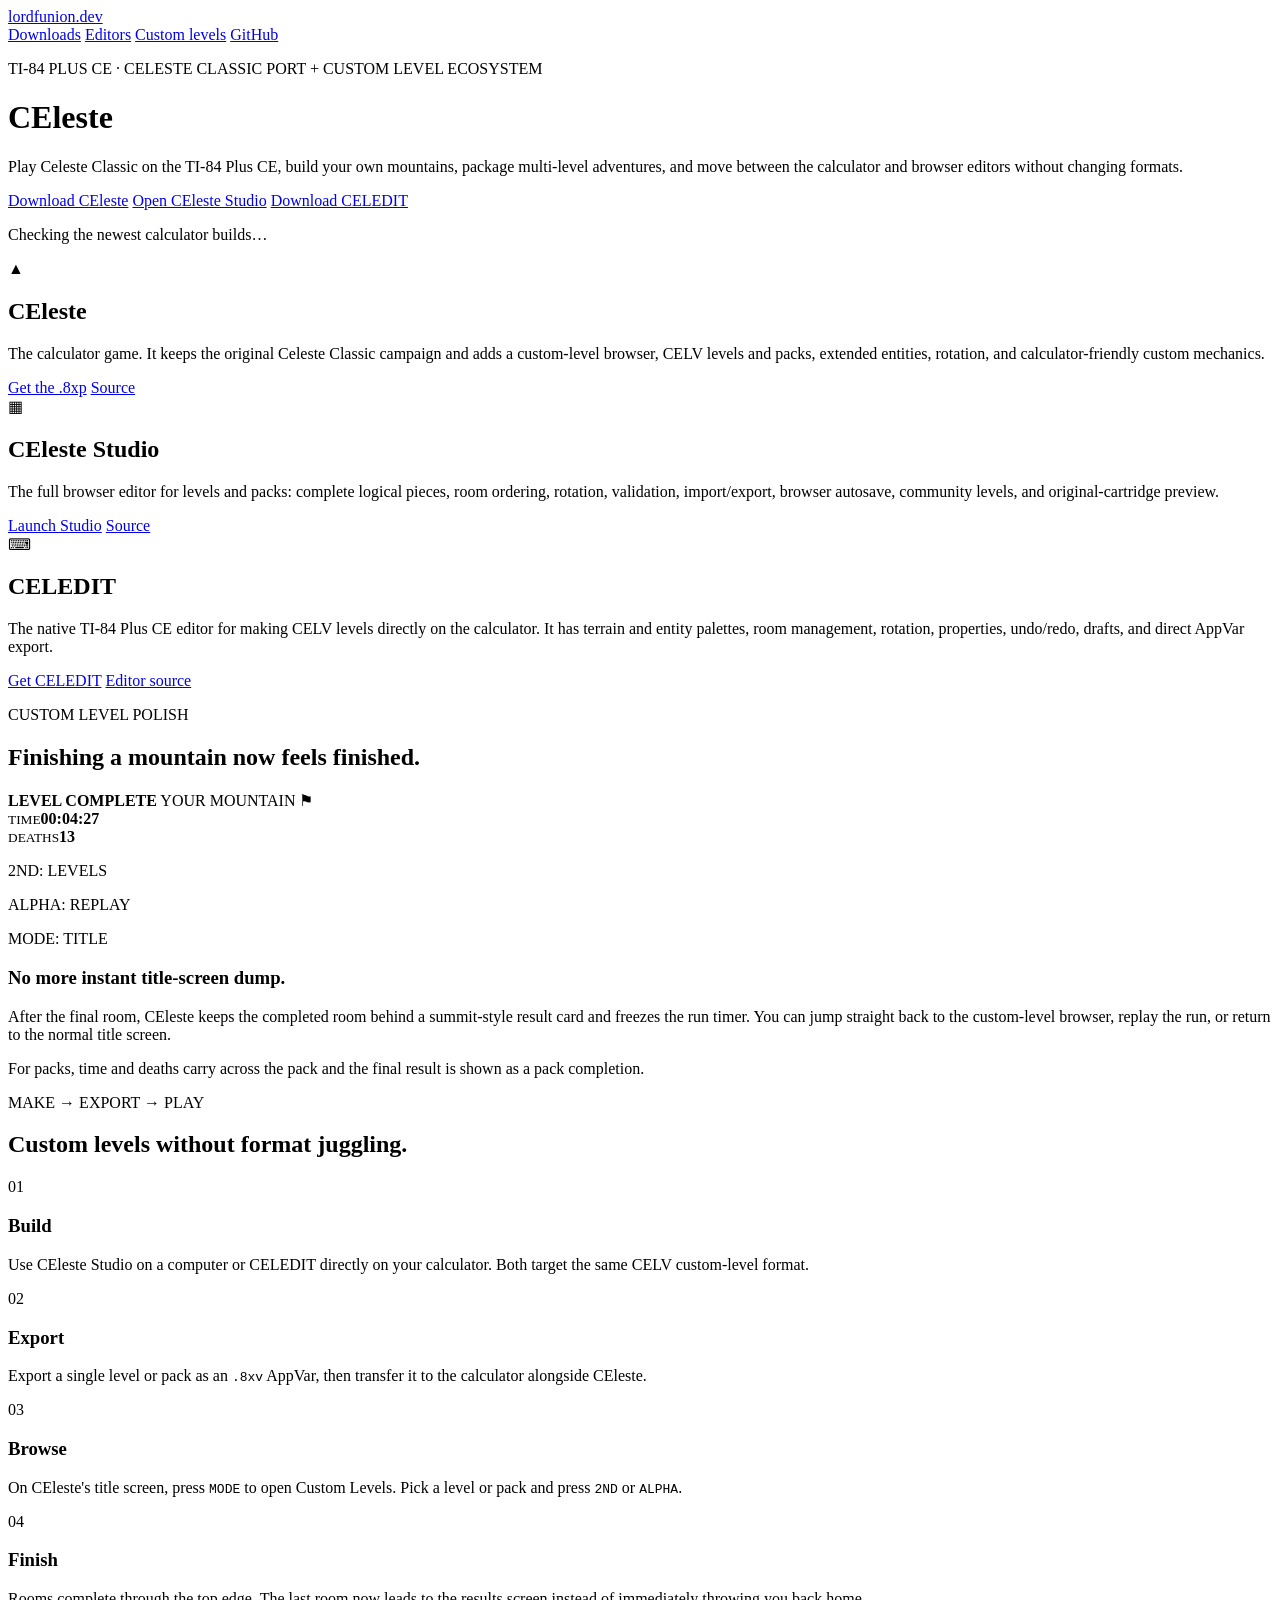
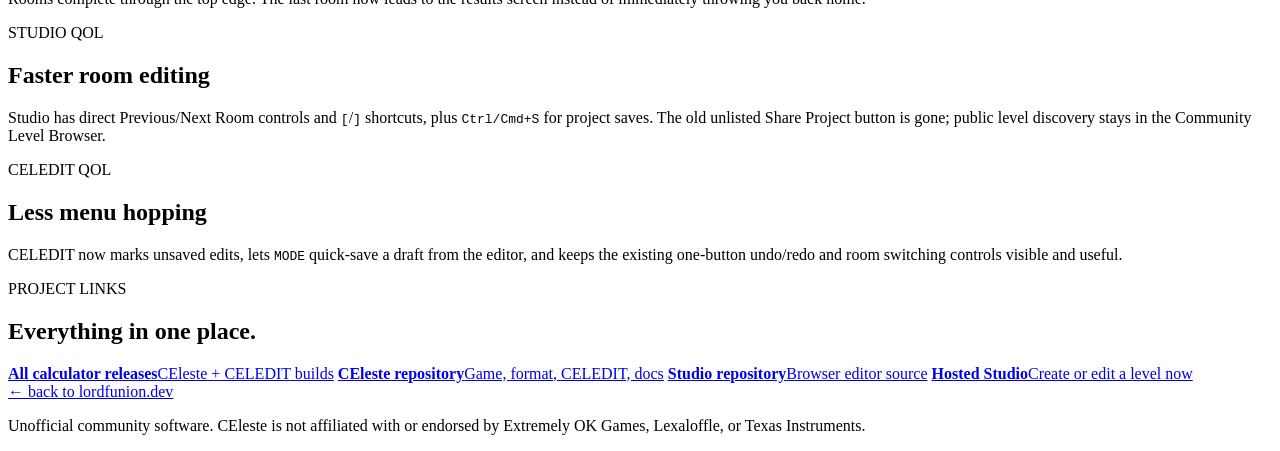
==== celeste/index.html @ d0fd2295 "Add CEleste project hub" ====
<!doctype html>
<html lang="en">
<head>
  <meta charset="utf-8">
  <meta name="viewport" content="width=device-width,initial-scale=1">
  <meta name="description" content="CEleste for TI-84 Plus CE: download the game, CEleste Studio, CELEDIT, and learn how custom levels work.">
  <title>CEleste · Lord Funion</title>
  <link rel="stylesheet" href="styles.css?v=20260814">
</head>
<body>
  <div class="snow" aria-hidden="true"></div>
  <header class="hero">
    <nav class="nav">
      <a class="brand" href="/">lordfunion.dev</a>
      <div class="nav-links">
        <a href="#downloads">Downloads</a>
        <a href="#editors">Editors</a>
        <a href="#custom-levels">Custom levels</a>
        <a href="https://github.com/Lord-Funion/CEleste">GitHub</a>
      </div>
    </nav>

    <div class="hero-copy">
      <p class="eyebrow">TI-84 PLUS CE · CELESTE CLASSIC PORT + CUSTOM LEVEL ECOSYSTEM</p>
      <h1>C<span>E</span>leste</h1>
      <p class="lead">Play Celeste Classic on the TI-84 Plus CE, build your own mountains, package multi-level adventures, and move between the calculator and browser editors without changing formats.</p>
      <div class="hero-actions" id="downloads">
        <a id="gameDownload" class="button primary" href="https://github.com/Lord-Funion/CEleste/releases">Download CEleste</a>
        <a class="button" href="/CEleste-Studio/">Open CEleste Studio</a>
        <a id="celeditDownload" class="button" href="https://github.com/Lord-Funion/CEleste/releases">Download CELEDIT</a>
      </div>
      <p id="releaseStatus" class="release-status">Checking the newest calculator builds…</p>
    </div>

    <div class="mountain" aria-hidden="true">
      <div class="peak peak-back"></div>
      <div class="peak peak-front"></div>
      <div class="flag"></div>
    </div>
  </header>

  <main>
    <section class="section intro-grid">
      <article class="feature-card accent-red">
        <div class="icon">▲</div>
        <h2>CEleste</h2>
        <p>The calculator game. It keeps the original Celeste Classic campaign and adds a custom-level browser, CELV levels and packs, extended entities, rotation, and calculator-friendly custom mechanics.</p>
        <div class="card-actions">
          <a id="gameDownloadCard" href="https://github.com/Lord-Funion/CEleste/releases">Get the .8xp</a>
          <a href="https://github.com/Lord-Funion/CEleste">Source</a>
        </div>
      </article>

      <article class="feature-card accent-purple" id="editors">
        <div class="icon">▦</div>
        <h2>CEleste Studio</h2>
        <p>The full browser editor for levels and packs: complete logical pieces, room ordering, rotation, validation, import/export, browser autosave, community levels, and original-cartridge preview.</p>
        <div class="card-actions">
          <a href="/CEleste-Studio/">Launch Studio</a>
          <a href="https://github.com/Lord-Funion/CEleste-Studio">Source</a>
        </div>
      </article>

      <article class="feature-card accent-blue">
        <div class="icon">⌨</div>
        <h2>CELEDIT</h2>
        <p>The native TI-84 Plus CE editor for making CELV levels directly on the calculator. It has terrain and entity palettes, room management, rotation, properties, undo/redo, drafts, and direct AppVar export.</p>
        <div class="card-actions">
          <a id="celeditDownloadCard" href="https://github.com/Lord-Funion/CEleste/releases">Get CELEDIT</a>
          <a href="https://github.com/Lord-Funion/CEleste/tree/master/tools/calculator-editor">Editor source</a>
        </div>
      </article>
    </section>

    <section class="section completion-section">
      <div class="section-heading">
        <p class="eyebrow">CUSTOM LEVEL POLISH</p>
        <h2>Finishing a mountain now feels finished.</h2>
      </div>
      <div class="completion-demo" aria-label="Example of the custom level completion flow">
        <div class="result-panel">
          <strong>LEVEL COMPLETE</strong>
          <span class="result-title">YOUR MOUNTAIN</span>
          <span class="tiny-flag">⚑</span>
          <div><small>TIME</small><b>00:04:27</b></div>
          <div><small>DEATHS</small><b>13</b></div>
          <p>2ND: LEVELS</p>
          <p>ALPHA: REPLAY</p>
          <p>MODE: TITLE</p>
        </div>
        <div class="completion-copy">
          <h3>No more instant title-screen dump.</h3>
          <p>After the final room, CEleste keeps the completed room behind a summit-style result card and freezes the run timer. You can jump straight back to the custom-level browser, replay the run, or return to the normal title screen.</p>
          <p>For packs, time and deaths carry across the pack and the final result is shown as a pack completion.</p>
        </div>
      </div>
    </section>

    <section class="section" id="custom-levels">
      <div class="section-heading">
        <p class="eyebrow">MAKE → EXPORT → PLAY</p>
        <h2>Custom levels without format juggling.</h2>
      </div>
      <div class="steps">
        <article><span>01</span><h3>Build</h3><p>Use CEleste Studio on a computer or CELEDIT directly on your calculator. Both target the same CELV custom-level format.</p></article>
        <article><span>02</span><h3>Export</h3><p>Export a single level or pack as an <code>.8xv</code> AppVar, then transfer it to the calculator alongside CEleste.</p></article>
        <article><span>03</span><h3>Browse</h3><p>On CEleste's title screen, press <kbd>MODE</kbd> to open Custom Levels. Pick a level or pack and press <kbd>2ND</kbd> or <kbd>ALPHA</kbd>.</p></article>
        <article><span>04</span><h3>Finish</h3><p>Rooms complete through the top edge. The last room now leads to the results screen instead of immediately throwing you back home.</p></article>
      </div>
    </section>

    <section class="section details-grid">
      <article>
        <p class="eyebrow">STUDIO QOL</p>
        <h2>Faster room editing</h2>
        <p>Studio has direct Previous/Next Room controls and <kbd>[</kbd>/<kbd>]</kbd> shortcuts, plus <kbd>Ctrl/Cmd+S</kbd> for project saves. The old unlisted Share Project button is gone; public level discovery stays in the Community Level Browser.</p>
      </article>
      <article>
        <p class="eyebrow">CELEDIT QOL</p>
        <h2>Less menu hopping</h2>
        <p>CELEDIT now marks unsaved edits, lets <kbd>MODE</kbd> quick-save a draft from the editor, and keeps the existing one-button undo/redo and room switching controls visible and useful.</p>
      </article>
    </section>

    <section class="section resources">
      <div class="section-heading">
        <p class="eyebrow">PROJECT LINKS</p>
        <h2>Everything in one place.</h2>
      </div>
      <div class="resource-links">
        <a href="https://github.com/Lord-Funion/CEleste/releases"><b>All calculator releases</b><span>CEleste + CELEDIT builds</span></a>
        <a href="https://github.com/Lord-Funion/CEleste"><b>CEleste repository</b><span>Game, format, CELEDIT, docs</span></a>
        <a href="https://github.com/Lord-Funion/CEleste-Studio"><b>Studio repository</b><span>Browser editor source</span></a>
        <a href="/CEleste-Studio/"><b>Hosted Studio</b><span>Create or edit a level now</span></a>
      </div>
    </section>
  </main>

  <footer>
    <a href="/">← back to lordfunion.dev</a>
    <p>Unofficial community software. CEleste is not affiliated with or endorsed by Extremely OK Games, Lexaloffle, or Texas Instruments.</p>
  </footer>

  <script src="app.js?v=20260814"></script>
</body>
</html>
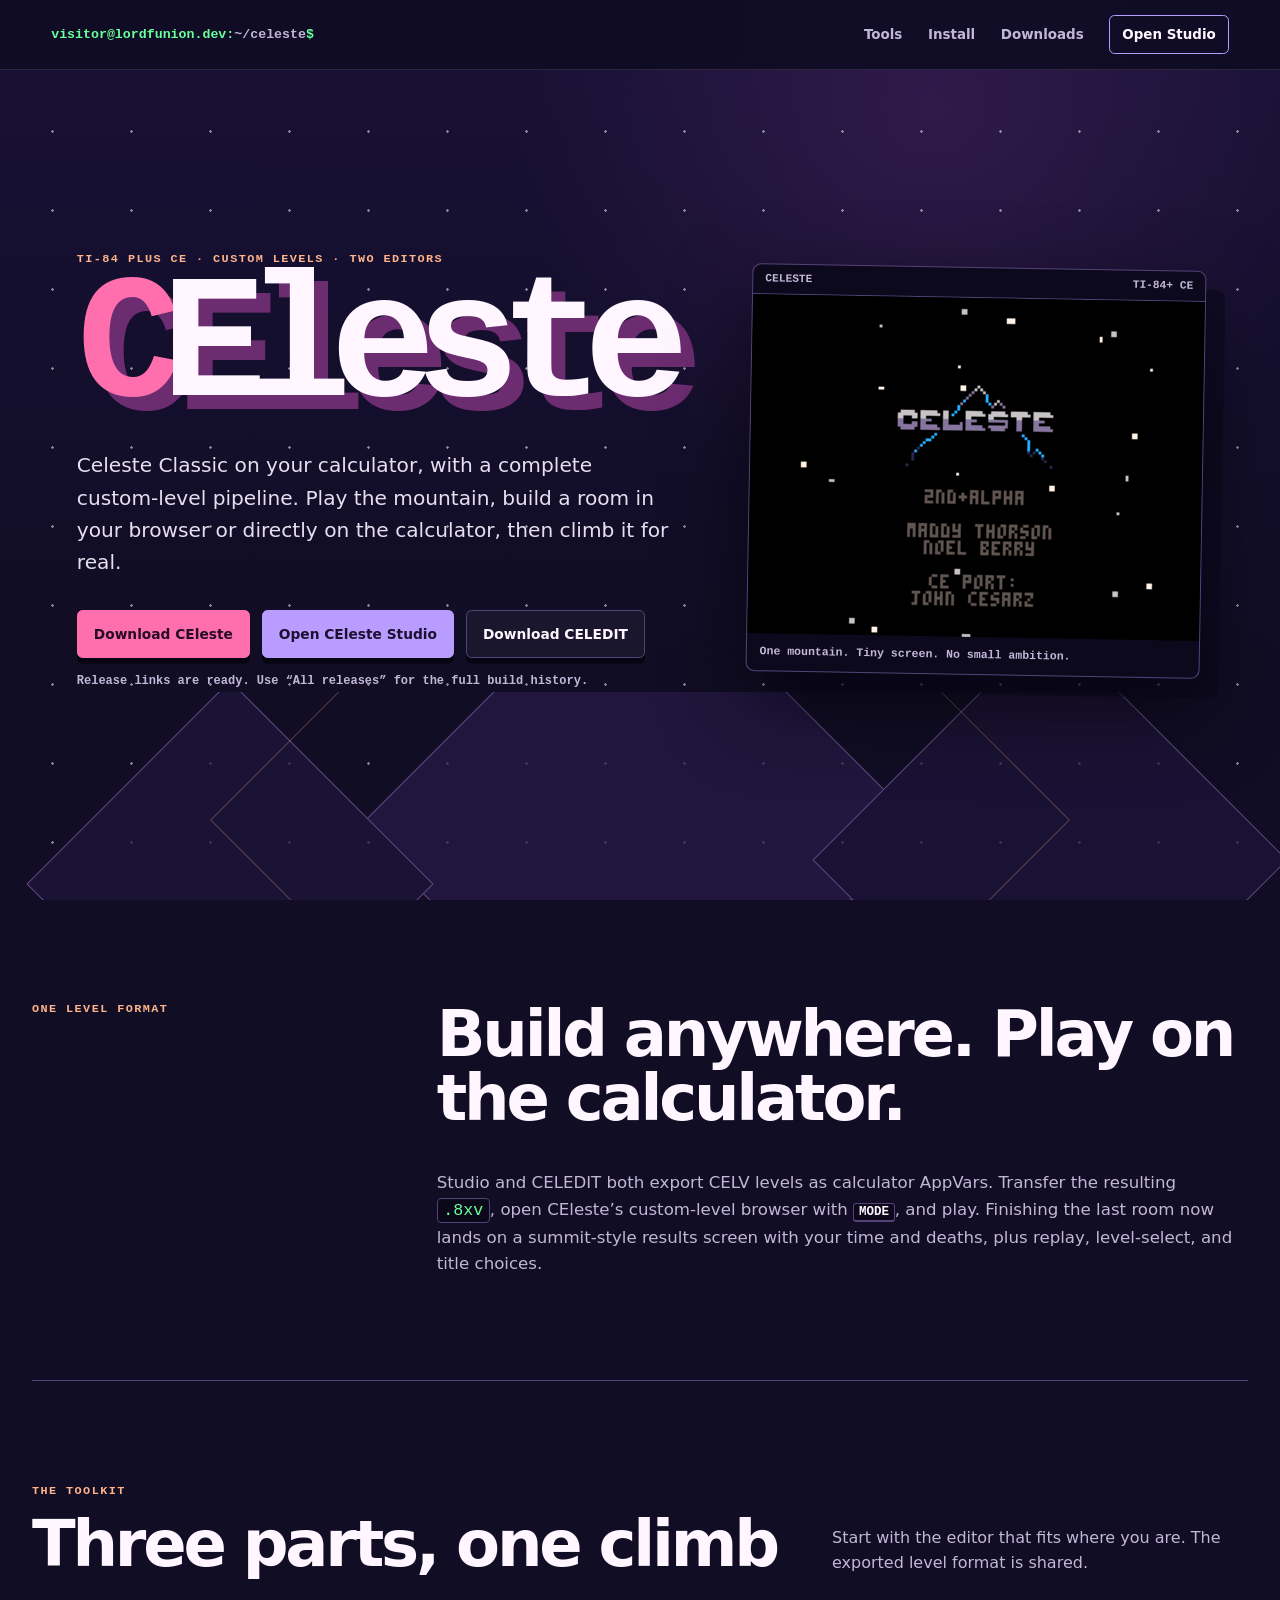
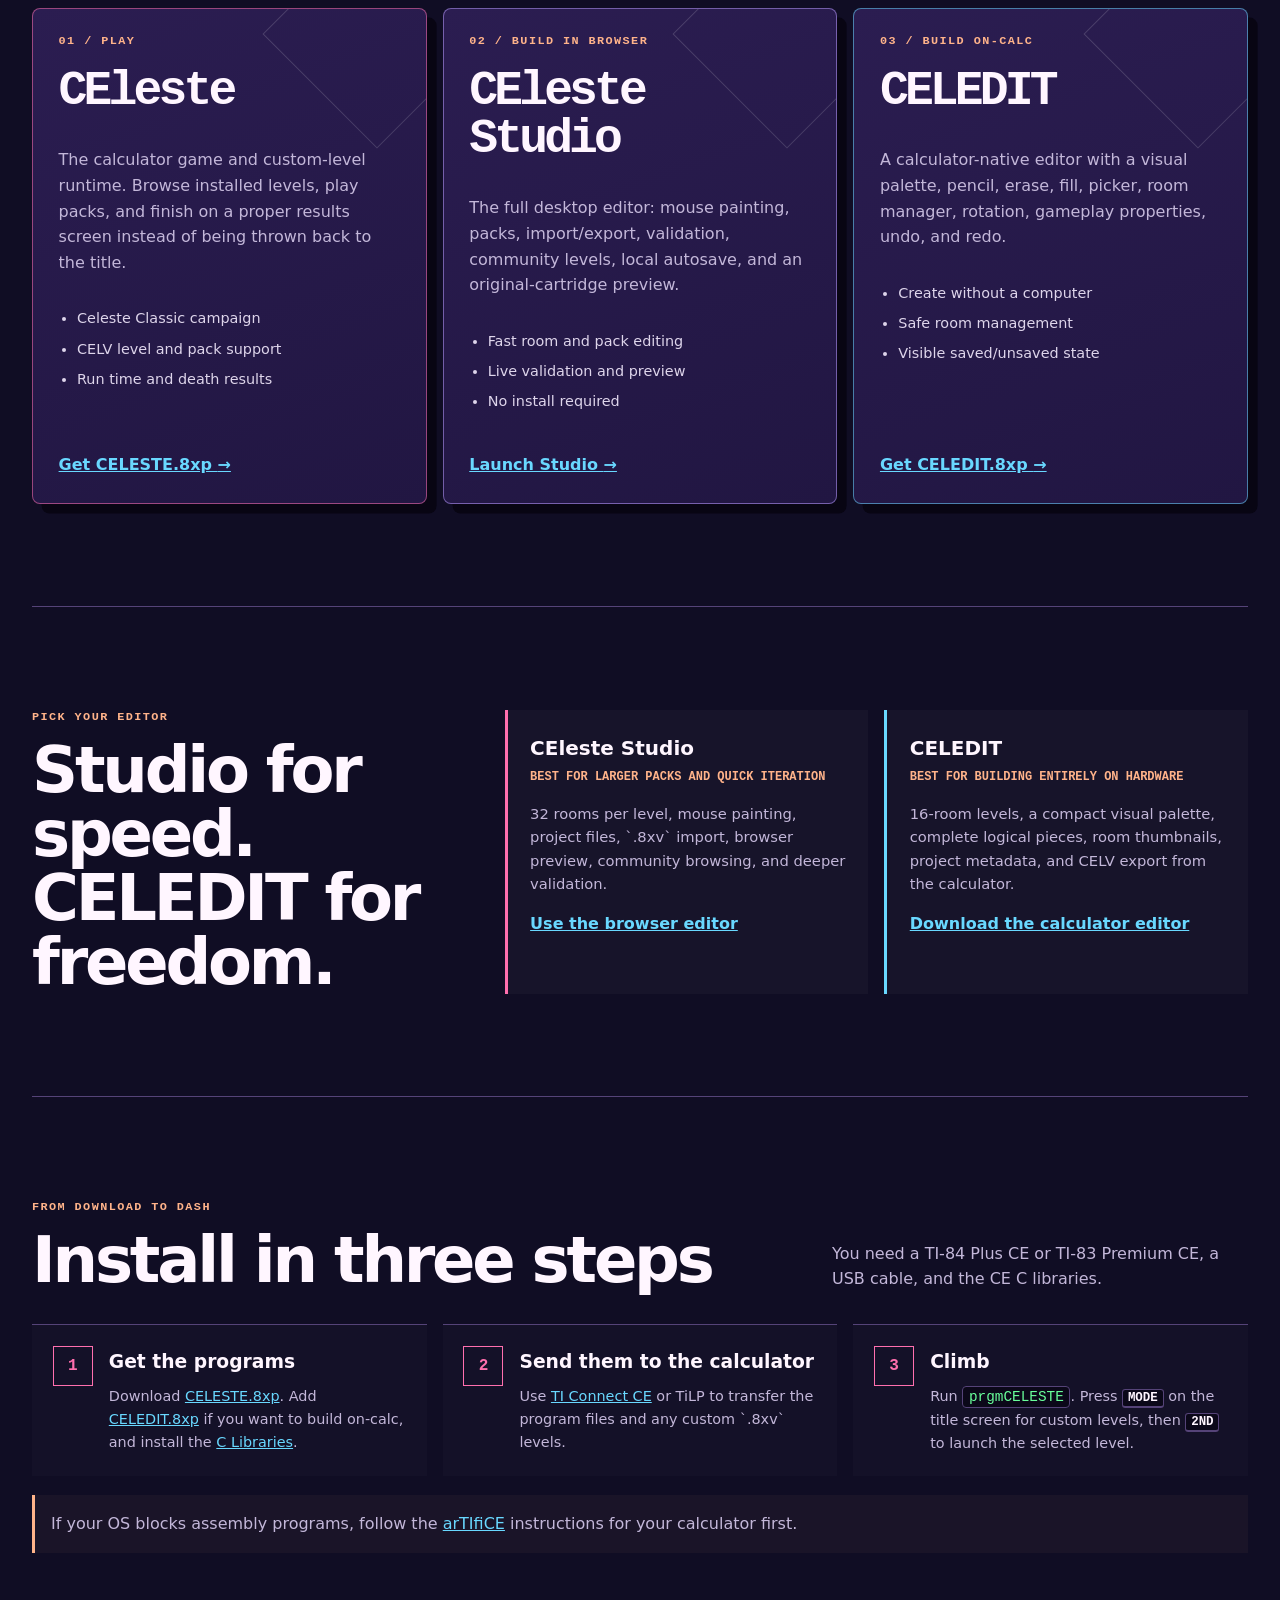
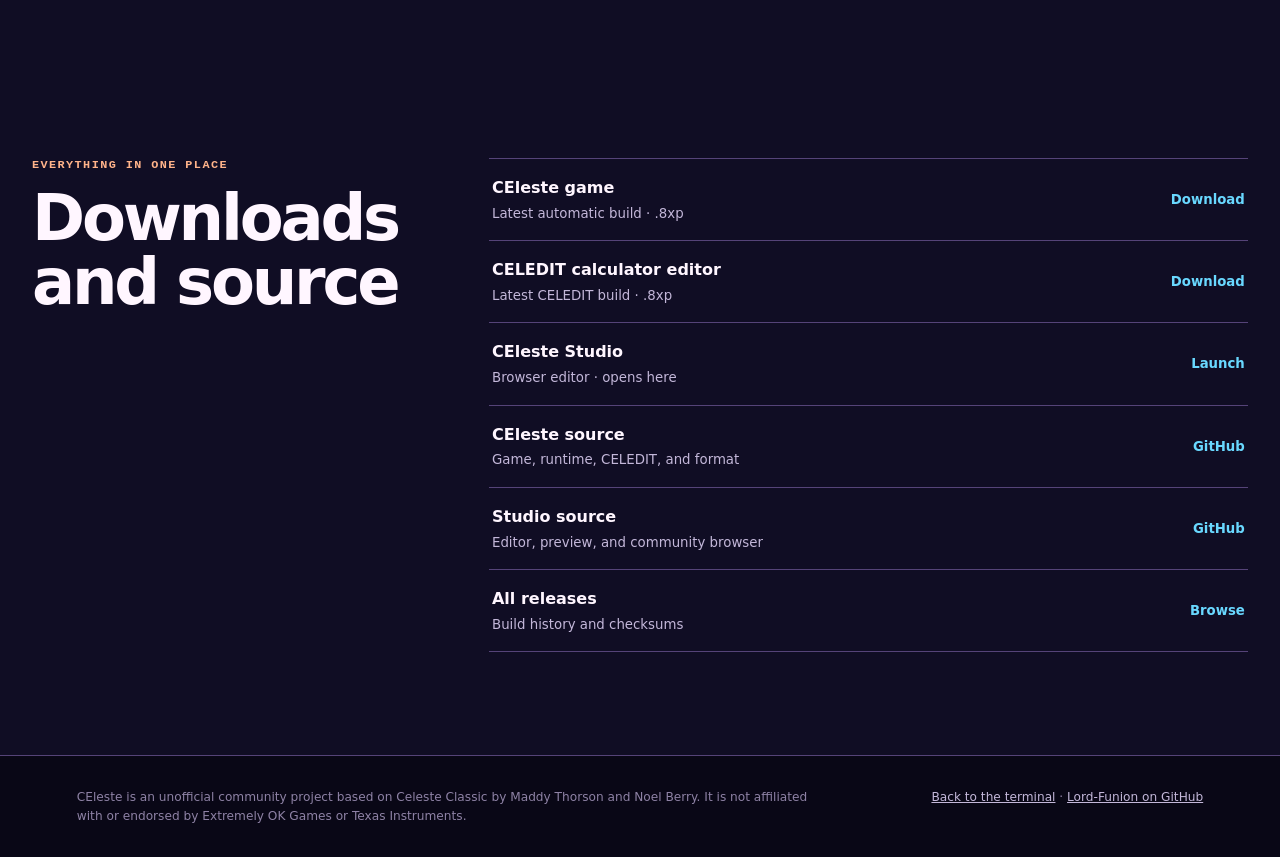
==== commit f75adda2: "Add CEleste downloads and tools hub" ====
--- a/celeste/index.html
+++ b/celeste/index.html
@@ -2,145 +2,125 @@
 <html lang="en">
 <head>
   <meta charset="utf-8">
-  <meta name="viewport" content="width=device-width,initial-scale=1">
-  <meta name="description" content="CEleste for TI-84 Plus CE: download the game, CEleste Studio, CELEDIT, and learn how custom levels work.">
-  <title>CEleste · Lord Funion</title>
+  <meta name="viewport" content="width=device-width, initial-scale=1">
+  <meta name="description" content="Download CEleste for TI-84 Plus CE, build custom levels in CEleste Studio or CELEDIT, and learn how to move levels to your calculator.">
+  <meta name="theme-color" content="#17102f">
+  <meta property="og:title" content="CEleste — play and build custom climbs">
+  <meta property="og:description" content="The CEleste game, browser Studio, calculator-native CELEDIT editor, downloads, and setup guide in one place.">
+  <meta property="og:image" content="https://lordfunion.dev/celeste/screenshot.png">
+  <title>CEleste — lordfunion.dev</title>
   <link rel="stylesheet" href="styles.css?v=20260814">
 </head>
 <body>
-  <div class="snow" aria-hidden="true"></div>
-  <header class="hero">
-    <nav class="nav">
-      <a class="brand" href="/">lordfunion.dev</a>
-      <div class="nav-links">
-        <a href="#downloads">Downloads</a>
-        <a href="#editors">Editors</a>
-        <a href="#custom-levels">Custom levels</a>
-        <a href="https://github.com/Lord-Funion/CEleste">GitHub</a>
-      </div>
+  <a class="skip-link" href="#main">Skip to CEleste</a>
+  <header class="site-header">
+    <a class="terminal-link" href="/" aria-label="Back to lordfunion.dev">visitor@lordfunion.dev:<span>~/celeste</span>$</a>
+    <nav aria-label="CEleste navigation">
+      <a href="#tools">Tools</a>
+      <a href="#install">Install</a>
+      <a href="#downloads">Downloads</a>
+      <a class="nav-studio" href="/CEleste-Studio/">Open Studio</a>
     </nav>
-
-    <div class="hero-copy">
-      <p class="eyebrow">TI-84 PLUS CE · CELESTE CLASSIC PORT + CUSTOM LEVEL ECOSYSTEM</p>
-      <h1>C<span>E</span>leste</h1>
-      <p class="lead">Play Celeste Classic on the TI-84 Plus CE, build your own mountains, package multi-level adventures, and move between the calculator and browser editors without changing formats.</p>
-      <div class="hero-actions" id="downloads">
-        <a id="gameDownload" class="button primary" href="https://github.com/Lord-Funion/CEleste/releases">Download CEleste</a>
-        <a class="button" href="/CEleste-Studio/">Open CEleste Studio</a>
-        <a id="celeditDownload" class="button" href="https://github.com/Lord-Funion/CEleste/releases">Download CELEDIT</a>
-      </div>
-      <p id="releaseStatus" class="release-status">Checking the newest calculator builds…</p>
-    </div>
-
-    <div class="mountain" aria-hidden="true">
-      <div class="peak peak-back"></div>
-      <div class="peak peak-front"></div>
-      <div class="flag"></div>
-    </div>
   </header>
 
-  <main>
-    <section class="section intro-grid">
-      <article class="feature-card accent-red">
-        <div class="icon">▲</div>
-        <h2>CEleste</h2>
-        <p>The calculator game. It keeps the original Celeste Classic campaign and adds a custom-level browser, CELV levels and packs, extended entities, rotation, and calculator-friendly custom mechanics.</p>
-        <div class="card-actions">
-          <a id="gameDownloadCard" href="https://github.com/Lord-Funion/CEleste/releases">Get the .8xp</a>
-          <a href="https://github.com/Lord-Funion/CEleste">Source</a>
+  <main id="main">
+    <section class="hero" aria-labelledby="hero-title">
+      <div class="stars" aria-hidden="true"></div>
+      <div class="hero-copy">
+        <p class="eyebrow">TI-84 Plus CE · custom levels · two editors</p>
+        <h1 id="hero-title"><span>C</span>Eleste</h1>
+        <p class="lede">Celeste Classic on your calculator, with a complete custom-level pipeline. Play the mountain, build a room in your browser or directly on the calculator, then climb it for real.</p>
+        <div class="hero-actions">
+          <a class="button primary" data-release-asset="CELESTE.8xp" href="https://github.com/Lord-Funion/CEleste/releases/latest/download/CELESTE.8xp">Download CEleste</a>
+          <a class="button secondary" href="/CEleste-Studio/">Open CEleste Studio</a>
+          <a class="button ghost" data-release-asset="CELEDIT.8xp" href="https://github.com/Lord-Funion/CEleste/releases">Download CELEDIT</a>
         </div>
-      </article>
+        <p class="release-note" data-release-status aria-live="polite">Release links are ready; checking for the newest builds…</p>
+      </div>
 
-      <article class="feature-card accent-purple" id="editors">
-        <div class="icon">▦</div>
-        <h2>CEleste Studio</h2>
-        <p>The full browser editor for levels and packs: complete logical pieces, room ordering, rotation, validation, import/export, browser autosave, community levels, and original-cartridge preview.</p>
-        <div class="card-actions">
-          <a href="/CEleste-Studio/">Launch Studio</a>
-          <a href="https://github.com/Lord-Funion/CEleste-Studio">Source</a>
-        </div>
-      </article>
+      <figure class="game-frame">
+        <div class="calculator-bar"><span>CEleste</span><span>TI-84+ CE</span></div>
+        <img src="screenshot.png" width="640" height="480" alt="CEleste running on a TI-84 Plus CE calculator">
+        <figcaption>One mountain. Tiny screen. No small ambition.</figcaption>
+      </figure>
 
-      <article class="feature-card accent-blue">
-        <div class="icon">⌨</div>
-        <h2>CELEDIT</h2>
-        <p>The native TI-84 Plus CE editor for making CELV levels directly on the calculator. It has terrain and entity palettes, room management, rotation, properties, undo/redo, drafts, and direct AppVar export.</p>
-        <div class="card-actions">
-          <a id="celeditDownloadCard" href="https://github.com/Lord-Funion/CEleste/releases">Get CELEDIT</a>
-          <a href="https://github.com/Lord-Funion/CEleste/tree/master/tools/calculator-editor">Editor source</a>
-        </div>
-      </article>
+      <div class="mountain" aria-hidden="true"><span></span><span></span><span></span><span></span></div>
     </section>
 
-    <section class="section completion-section">
+    <section class="section intro" aria-labelledby="one-format-title">
+      <p class="section-kicker">One level format</p>
+      <h2 id="one-format-title">Build anywhere. Play on the calculator.</h2>
+      <p>Studio and CELEDIT both export CELV levels as calculator AppVars. Transfer the resulting <code>.8xv</code>, open CEleste’s custom-level browser with <kbd>MODE</kbd>, and play. Finishing the last room now lands on a summit-style results screen with your time and deaths, plus replay, level-select, and title choices.</p>
+    </section>
+
+    <section id="tools" class="section" aria-labelledby="tools-title">
       <div class="section-heading">
-        <p class="eyebrow">CUSTOM LEVEL POLISH</p>
-        <h2>Finishing a mountain now feels finished.</h2>
+        <div><p class="section-kicker">The toolkit</p><h2 id="tools-title">Three parts, one climb</h2></div>
+        <p>Start with the editor that fits where you are. The exported level format is shared.</p>
       </div>
-      <div class="completion-demo" aria-label="Example of the custom level completion flow">
-        <div class="result-panel">
-          <strong>LEVEL COMPLETE</strong>
-          <span class="result-title">YOUR MOUNTAIN</span>
-          <span class="tiny-flag">⚑</span>
-          <div><small>TIME</small><b>00:04:27</b></div>
-          <div><small>DEATHS</small><b>13</b></div>
-          <p>2ND: LEVELS</p>
-          <p>ALPHA: REPLAY</p>
-          <p>MODE: TITLE</p>
-        </div>
-        <div class="completion-copy">
-          <h3>No more instant title-screen dump.</h3>
-          <p>After the final room, CEleste keeps the completed room behind a summit-style result card and freezes the run timer. You can jump straight back to the custom-level browser, replay the run, or return to the normal title screen.</p>
-          <p>For packs, time and deaths carry across the pack and the final result is shown as a pack completion.</p>
-        </div>
+      <div class="tool-grid">
+        <article class="tool-card game-card">
+          <p class="card-number">01 / PLAY</p>
+          <h3>CEleste</h3>
+          <p>The calculator game and custom-level runtime. Browse installed levels, play packs, and finish on a proper results screen instead of being thrown back to the title.</p>
+          <ul><li>Celeste Classic campaign</li><li>CELV level and pack support</li><li>Run time and death results</li></ul>
+          <a data-release-asset="CELESTE.8xp" href="https://github.com/Lord-Funion/CEleste/releases/latest/download/CELESTE.8xp">Get CELESTE.8xp <span aria-hidden="true">→</span></a>
+        </article>
+        <article class="tool-card studio-card">
+          <p class="card-number">02 / BUILD IN BROWSER</p>
+          <h3>CEleste Studio</h3>
+          <p>The full desktop editor: mouse painting, packs, import/export, validation, community levels, local autosave, and an original-cartridge preview.</p>
+          <ul><li>Fast room and pack editing</li><li>Live validation and preview</li><li>No install required</li></ul>
+          <a href="/CEleste-Studio/">Launch Studio <span aria-hidden="true">→</span></a>
+        </article>
+        <article class="tool-card celedit-card">
+          <p class="card-number">03 / BUILD ON-CALC</p>
+          <h3>CELEDIT</h3>
+          <p>A calculator-native editor with a visual palette, pencil, erase, fill, picker, room manager, rotation, gameplay properties, undo, and redo.</p>
+          <ul><li>Create without a computer</li><li>Safe room management</li><li>Visible saved/unsaved state</li></ul>
+          <a data-release-asset="CELEDIT.8xp" href="https://github.com/Lord-Funion/CEleste/releases">Get CELEDIT.8xp <span aria-hidden="true">→</span></a>
+        </article>
       </div>
     </section>
 
-    <section class="section" id="custom-levels">
-      <div class="section-heading">
-        <p class="eyebrow">MAKE → EXPORT → PLAY</p>
-        <h2>Custom levels without format juggling.</h2>
-      </div>
-      <div class="steps">
-        <article><span>01</span><h3>Build</h3><p>Use CEleste Studio on a computer or CELEDIT directly on your calculator. Both target the same CELV custom-level format.</p></article>
-        <article><span>02</span><h3>Export</h3><p>Export a single level or pack as an <code>.8xv</code> AppVar, then transfer it to the calculator alongside CEleste.</p></article>
-        <article><span>03</span><h3>Browse</h3><p>On CEleste's title screen, press <kbd>MODE</kbd> to open Custom Levels. Pick a level or pack and press <kbd>2ND</kbd> or <kbd>ALPHA</kbd>.</p></article>
-        <article><span>04</span><h3>Finish</h3><p>Rooms complete through the top edge. The last room now leads to the results screen instead of immediately throwing you back home.</p></article>
+    <section class="section editor-choice" aria-labelledby="choice-title">
+      <div><p class="section-kicker">Pick your editor</p><h2 id="choice-title">Studio for speed. CELEDIT for freedom.</h2></div>
+      <div class="choice-grid">
+        <article><strong>CEleste Studio</strong><span>Best for larger packs and quick iteration</span><p>32 rooms per level, mouse painting, project files, `.8xv` import, browser preview, community browsing, and deeper validation.</p><a href="/CEleste-Studio/">Use the browser editor</a></article>
+        <article><strong>CELEDIT</strong><span>Best for building entirely on hardware</span><p>16-room levels, a compact visual palette, complete logical pieces, room thumbnails, project metadata, and CELV export from the calculator.</p><a data-release-asset="CELEDIT.8xp" href="https://github.com/Lord-Funion/CEleste/releases">Download the calculator editor</a></article>
       </div>
     </section>
 
-    <section class="section details-grid">
-      <article>
-        <p class="eyebrow">STUDIO QOL</p>
-        <h2>Faster room editing</h2>
-        <p>Studio has direct Previous/Next Room controls and <kbd>[</kbd>/<kbd>]</kbd> shortcuts, plus <kbd>Ctrl/Cmd+S</kbd> for project saves. The old unlisted Share Project button is gone; public level discovery stays in the Community Level Browser.</p>
-      </article>
-      <article>
-        <p class="eyebrow">CELEDIT QOL</p>
-        <h2>Less menu hopping</h2>
-        <p>CELEDIT now marks unsaved edits, lets <kbd>MODE</kbd> quick-save a draft from the editor, and keeps the existing one-button undo/redo and room switching controls visible and useful.</p>
-      </article>
+    <section id="install" class="section install" aria-labelledby="install-title">
+      <div class="section-heading">
+        <div><p class="section-kicker">From download to dash</p><h2 id="install-title">Install in three steps</h2></div>
+        <p>You need a TI-84 Plus CE or TI-83 Premium CE, a USB cable, and the CE C libraries.</p>
+      </div>
+      <ol class="steps">
+        <li><span>1</span><div><h3>Get the programs</h3><p>Download <a data-release-asset="CELESTE.8xp" href="https://github.com/Lord-Funion/CEleste/releases/latest/download/CELESTE.8xp">CELESTE.8xp</a>. Add <a data-release-asset="CELEDIT.8xp" href="https://github.com/Lord-Funion/CEleste/releases">CELEDIT.8xp</a> if you want to build on-calc, and install the <a href="https://tiny.cc/clibs">C Libraries</a>.</p></div></li>
+        <li><span>2</span><div><h3>Send them to the calculator</h3><p>Use <a href="https://education.ti.com/en/products/computer-software/ti-connect-ce-sw">TI Connect CE</a> or TiLP to transfer the program files and any custom `.8xv` levels.</p></div></li>
+        <li><span>3</span><div><h3>Climb</h3><p>Run <code>prgmCELESTE</code>. Press <kbd>MODE</kbd> on the title screen for custom levels, then <kbd>2ND</kbd> to launch the selected level.</p></div></li>
+      </ol>
+      <p class="install-note">If your OS blocks assembly programs, follow the <a href="https://yvantt.github.io/arTIfiCE/">arTIfiCE</a> instructions for your calculator first.</p>
     </section>
 
-    <section class="section resources">
-      <div class="section-heading">
-        <p class="eyebrow">PROJECT LINKS</p>
-        <h2>Everything in one place.</h2>
-      </div>
-      <div class="resource-links">
-        <a href="https://github.com/Lord-Funion/CEleste/releases"><b>All calculator releases</b><span>CEleste + CELEDIT builds</span></a>
-        <a href="https://github.com/Lord-Funion/CEleste"><b>CEleste repository</b><span>Game, format, CELEDIT, docs</span></a>
-        <a href="https://github.com/Lord-Funion/CEleste-Studio"><b>Studio repository</b><span>Browser editor source</span></a>
-        <a href="/CEleste-Studio/"><b>Hosted Studio</b><span>Create or edit a level now</span></a>
+    <section id="downloads" class="section downloads" aria-labelledby="downloads-title">
+      <div><p class="section-kicker">Everything in one place</p><h2 id="downloads-title">Downloads and source</h2></div>
+      <div class="download-list">
+        <a data-release-asset="CELESTE.8xp" href="https://github.com/Lord-Funion/CEleste/releases/latest/download/CELESTE.8xp"><span><strong>CEleste game</strong><small data-release-label="CELESTE.8xp">Latest automatic build · .8xp</small></span><b>Download</b></a>
+        <a data-release-asset="CELEDIT.8xp" href="https://github.com/Lord-Funion/CEleste/releases"><span><strong>CELEDIT calculator editor</strong><small data-release-label="CELEDIT.8xp">Latest CELEDIT build · .8xp</small></span><b>Download</b></a>
+        <a href="/CEleste-Studio/"><span><strong>CEleste Studio</strong><small>Browser editor · opens here</small></span><b>Launch</b></a>
+        <a href="https://github.com/Lord-Funion/CEleste"><span><strong>CEleste source</strong><small>Game, runtime, CELEDIT, and format</small></span><b>GitHub</b></a>
+        <a href="https://github.com/Lord-Funion/CEleste-Studio"><span><strong>Studio source</strong><small>Editor, preview, and community browser</small></span><b>GitHub</b></a>
+        <a href="https://github.com/Lord-Funion/CEleste/releases"><span><strong>All releases</strong><small>Build history and checksums</small></span><b>Browse</b></a>
       </div>
     </section>
   </main>
 
   <footer>
-    <a href="/">← back to lordfunion.dev</a>
-    <p>Unofficial community software. CEleste is not affiliated with or endorsed by Extremely OK Games, Lexaloffle, or Texas Instruments.</p>
+    <p>CEleste is an unofficial community project based on Celeste Classic by Maddy Thorson and Noel Berry. It is not affiliated with or endorsed by Extremely OK Games or Texas Instruments.</p>
+    <p><a href="/">Back to the terminal</a> · <a href="https://github.com/Lord-Funion">Lord-Funion on GitHub</a></p>
   </footer>
-
-  <script src="app.js?v=20260814"></script>
+  <script src="hub.js?v=20260814" defer></script>
 </body>
 </html>
--- a/celeste/styles.css
+++ b/celeste/styles.css
@@ -0,0 +1,2 @@
+:root{color-scheme:dark;--night:#100d24;--night-2:#191137;--panel:#211642;--panel-soft:#2b1d51;--ink:#fff6ff;--muted:#c3b7d9;--pink:#ff6fae;--peach:#ffb38a;--blue:#69d8ff;--lavender:#b99cff;--green:#69ff9b;--line:#554378;--shadow:#080513}*{box-sizing:border-box}html{scroll-behavior:smooth}body{margin:0;background:var(--night);color:var(--ink);font-family:Inter,ui-sans-serif,system-ui,-apple-system,"Segoe UI",sans-serif;line-height:1.6}body::before{position:fixed;inset:0;z-index:-2;content:"";background:radial-gradient(circle at 73% 12%,#5e2d7655,transparent 26rem),linear-gradient(180deg,var(--night-2),var(--night) 42rem)}a{color:var(--blue)}a:hover{color:#b9efff}.skip-link{position:fixed;left:1rem;top:-5rem;z-index:20;padding:.7rem 1rem;background:var(--ink);color:var(--night);font-weight:800}.skip-link:focus{top:1rem}.site-header{position:sticky;top:0;z-index:10;display:flex;align-items:center;justify-content:space-between;gap:1.5rem;min-height:4.4rem;padding:.75rem clamp(1rem,4vw,4.5rem);border-bottom:1px solid #ffffff1c;background:#100d24e8;backdrop-filter:blur(16px)}.terminal-link{font:700 .83rem/1.2 ui-monospace,SFMono-Regular,Consolas,monospace;color:var(--green);text-decoration:none}.terminal-link span{color:var(--muted)}nav{display:flex;align-items:center;justify-content:flex-end;gap:clamp(.8rem,2vw,1.7rem)}nav a{color:var(--muted);font-size:.84rem;font-weight:750;text-decoration:none}.nav-studio{padding:.5rem .75rem;border:1px solid var(--lavender);border-radius:.35rem;color:var(--ink)}main{overflow:hidden}.hero{position:relative;isolation:isolate;display:grid;grid-template-columns:minmax(0,1.05fr) minmax(22rem,.8fr);align-items:center;gap:clamp(2rem,6vw,6rem);min-height:calc(100vh - 4.4rem);padding:clamp(4rem,9vw,8rem) clamp(1rem,6vw,7rem) 9rem}.hero-copy,.game-frame{position:relative;z-index:2}.eyebrow,.section-kicker,.card-number{margin:0 0 .8rem;color:var(--peach);font:800 .74rem/1.3 ui-monospace,SFMono-Regular,Consolas,monospace;letter-spacing:.12em;text-transform:uppercase}.hero h1{margin:0;font:900 clamp(5.8rem,14vw,11rem)/.78 ui-monospace,SFMono-Regular,Consolas,monospace;letter-spacing:-.12em;text-shadow:.08em .08em 0 #6c2c70}.hero h1 span{color:var(--pink)}.lede{max-width:43rem;margin:2rem 0;color:#e7dff0;font-size:clamp(1rem,1.7vw,1.26rem)}.hero-actions{display:flex;flex-wrap:wrap;gap:.75rem}.button{display:inline-flex;align-items:center;justify-content:center;min-height:3rem;padding:.7rem 1rem;border:1px solid var(--line);border-radius:.35rem;color:var(--ink);font-size:.86rem;font-weight:850;text-decoration:none;box-shadow:0 .35rem 0 var(--shadow);transition:transform .14s ease,box-shadow .14s ease}.button:hover{transform:translateY(-2px);color:var(--ink);box-shadow:0 .5rem 0 var(--shadow)}.button.primary{border-color:var(--pink);background:var(--pink);color:#250b25}.button.secondary{border-color:var(--lavender);background:var(--lavender);color:#1c1030}.button.ghost{background:#ffffff0a}.release-note{margin:.9rem 0 0;color:var(--muted);font:650 .75rem/1.4 ui-monospace,SFMono-Regular,Consolas,monospace}.game-frame{margin:0;border:1px solid var(--line);border-radius:.55rem;background:#0c091c;box-shadow:1.2rem 1.2rem 0 #09061788,0 2rem 5rem #0008;transform:rotate(1deg);overflow:hidden}.calculator-bar{display:flex;justify-content:space-between;padding:.55rem .75rem;border-bottom:1px solid var(--line);color:var(--muted);font:700 .7rem/1 ui-monospace,SFMono-Regular,Consolas,monospace;text-transform:uppercase}.game-frame img{display:block;width:100%;height:auto;aspect-ratio:4/3;object-fit:cover;image-rendering:auto}.game-frame figcaption{padding:.7rem .8rem;color:var(--muted);font:650 .72rem/1.3 ui-monospace,SFMono-Regular,Consolas,monospace}.stars{position:absolute;inset:0;z-index:-1;opacity:.5;background-image:radial-gradient(circle,#fff 0 1px,transparent 1.5px);background-size:79px 79px;background-position:13px 22px}.mountain{position:absolute;inset:auto 0 0;z-index:0;height:13rem;opacity:.72;overflow:hidden}.mountain span{position:absolute;bottom:-8rem;left:50%;width:25rem;height:25rem;border:1px solid #8364a5;background:#281b49;transform:translateX(-50%) rotate(45deg)}.mountain span:nth-child(2){left:18%;width:18rem;height:18rem;background:#21173e}.mountain span:nth-child(3){left:82%;width:21rem;height:21rem;background:#1f153b}.mountain span:nth-child(4){bottom:-14rem;width:38rem;height:38rem;border-color:#ffb38a66;background:transparent}.section{width:min(76rem,calc(100% - 2rem));margin:0 auto;padding:clamp(4rem,8vw,7rem) 0}.intro{display:grid;grid-template-columns:minmax(13rem,.42fr) minmax(0,1fr);gap:1rem 4rem;border-bottom:1px solid var(--line)}.intro .section-kicker{grid-row:1/3}.intro h2,.section h2{margin:0;font-size:clamp(2rem,5vw,4rem);line-height:1;letter-spacing:-.05em}.intro p:last-child{max-width:50rem;margin:1.5rem 0 0;color:var(--muted);font-size:1.04rem}.intro code,.install code{padding:.12rem .35rem;border:1px solid var(--line);border-radius:.25rem;background:#0b0819;color:var(--green);font-family:ui-monospace,SFMono-Regular,Consolas,monospace}.section-heading{display:flex;align-items:end;justify-content:space-between;gap:2rem;margin-bottom:2rem}.section-heading>p{max-width:26rem;margin:0;color:var(--muted)}.tool-grid{display:grid;grid-template-columns:repeat(3,1fr);gap:1rem}.tool-card{position:relative;display:flex;flex-direction:column;min-height:31rem;padding:1.6rem;border:1px solid var(--line);border-radius:.5rem;background:linear-gradient(160deg,var(--panel-soft),var(--panel));box-shadow:.6rem .6rem 0 var(--shadow);overflow:hidden}.tool-card::after{position:absolute;right:-2rem;top:-3.5rem;width:10rem;height:10rem;border:1px solid #ffffff28;content:"";transform:rotate(45deg)}.tool-card h3{margin:.3rem 0 1rem;font:900 clamp(2rem,4vw,3rem)/1 ui-monospace,SFMono-Regular,Consolas,monospace;letter-spacing:-.08em}.tool-card p:not(.card-number){color:var(--muted)}.tool-card ul{display:grid;gap:.45rem;margin:1rem 0 2rem;padding-left:1.15rem;color:#ded5eb;font-size:.9rem}.tool-card>a{margin-top:auto;font-weight:850}.game-card{--line:#ff6fae88}.studio-card{--line:#b99cff88}.celedit-card{--line:#69d8ff88}.editor-choice{display:grid;grid-template-columns:.8fr 1.4fr;gap:3rem;border-block:1px solid var(--line)}.choice-grid{display:grid;grid-template-columns:1fr 1fr;gap:1rem}.choice-grid article{padding:1.4rem;border-left:3px solid var(--pink);background:#ffffff08}.choice-grid article+article{border-color:var(--blue)}.choice-grid strong,.choice-grid span{display:block}.choice-grid strong{font-size:1.25rem}.choice-grid span{margin:.3rem 0 1rem;color:var(--peach);font:700 .75rem/1.4 ui-monospace,SFMono-Regular,Consolas,monospace;text-transform:uppercase}.choice-grid p{color:var(--muted);font-size:.92rem}.choice-grid a{font-weight:800}.steps{display:grid;grid-template-columns:repeat(3,1fr);gap:1rem;margin:2rem 0 1rem;padding:0;list-style:none}.steps li{display:flex;gap:1rem;padding:1.3rem;border-top:1px solid var(--line);background:#ffffff05}.steps li>span{display:grid;place-items:center;flex:0 0 2.5rem;height:2.5rem;border:1px solid var(--pink);color:var(--pink);font:900 1rem ui-monospace,SFMono-Regular,Consolas,monospace}.steps h3{margin:.1rem 0 .5rem}.steps p{margin:0;color:var(--muted);font-size:.9rem}.install-note{margin:1.2rem 0 0;padding:1rem;border-left:3px solid var(--peach);background:#ffb38a0b;color:var(--muted)}kbd{padding:.08rem .3rem;border:1px solid var(--line);border-bottom-width:2px;border-radius:.2rem;background:#0b0819;color:var(--ink);font:700 .78rem ui-monospace,SFMono-Regular,Consolas,monospace}.downloads{display:grid;grid-template-columns:.7fr 1.3fr;gap:3rem}.download-list{display:grid}.download-list>a{display:flex;align-items:center;justify-content:space-between;gap:1rem;padding:1rem .2rem;border-bottom:1px solid var(--line);color:var(--ink);text-decoration:none}.download-list>a:first-child{border-top:1px solid var(--line)}.download-list>a:hover{padding-inline:.8rem;background:#ffffff09}.download-list strong,.download-list small{display:block}.download-list small{margin-top:.15rem;color:var(--muted)}.download-list b{color:var(--blue);font-size:.83rem}footer{display:flex;justify-content:space-between;gap:2rem;padding:2rem clamp(1rem,6vw,7rem);border-top:1px solid var(--line);background:#090716;color:#8e82a5;font-size:.76rem}footer p{max-width:47rem;margin:0}footer a{color:var(--muted)}:focus-visible{outline:2px solid var(--peach);outline-offset:4px}@media(max-width:920px){.hero{grid-template-columns:1fr;min-height:auto}.game-frame{width:min(38rem,100%);transform:none}.tool-grid,.steps{grid-template-columns:1fr}.tool-card{min-height:0}.editor-choice,.downloads{grid-template-columns:1fr}.choice-grid{grid-template-columns:1fr}.intro{grid-template-columns:1fr}.intro .section-kicker{grid-row:auto}.section-heading{align-items:start;flex-direction:column}.site-header nav a:not(.nav-studio){display:none}}@media(max-width:560px){.site-header{padding-inline:1rem}.terminal-link{font-size:.68rem}.nav-studio{font-size:.75rem}.hero{padding-top:3.5rem}.hero h1{font-size:clamp(4.5rem,24vw,7rem)}.hero-actions{display:grid}.button{width:100%}.section{width:min(100% - 1.5rem,76rem)}.choice-grid{grid-template-columns:1fr}.steps li{padding:1rem}.downloads{gap:1.5rem}footer{flex-direction:column}.download-list>a{align-items:flex-start}.download-list b{padding-top:.2rem}}
+@media(prefers-reduced-motion:reduce){html{scroll-behavior:auto}.button{transition:none}}
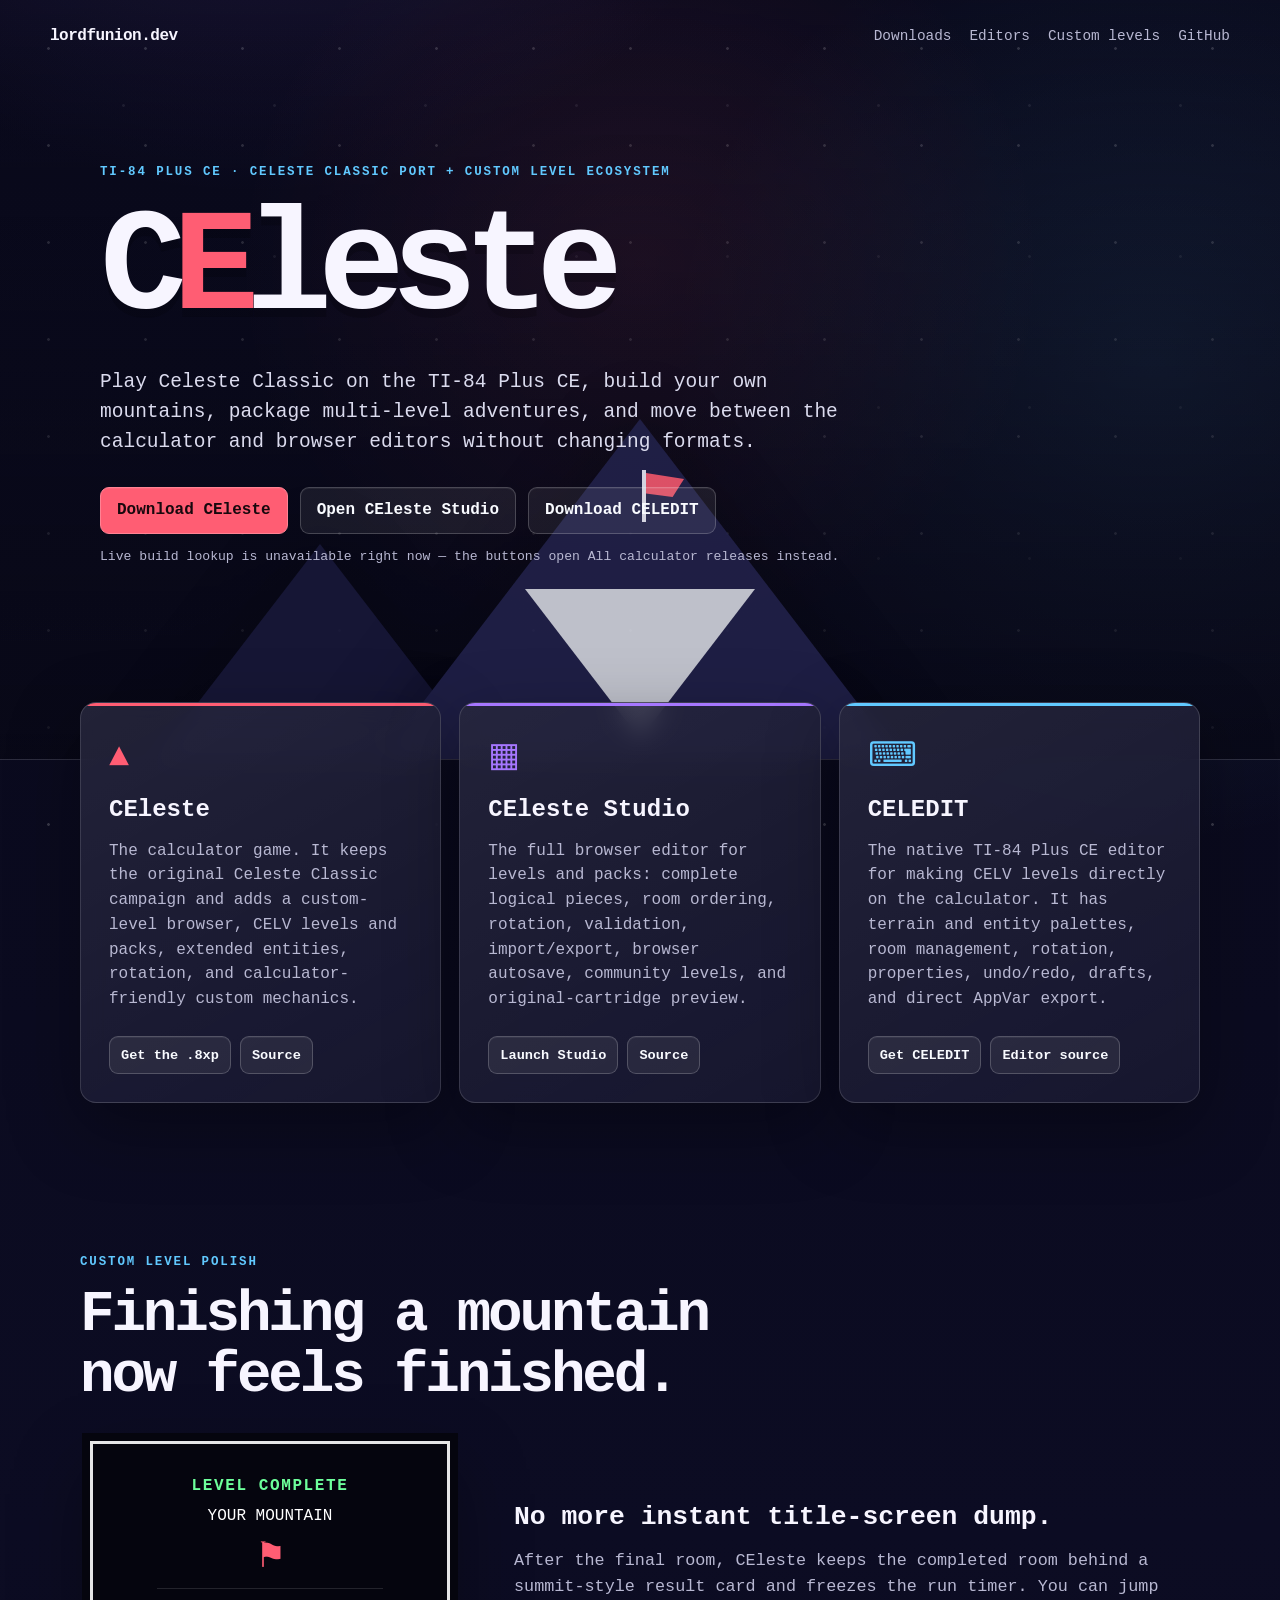
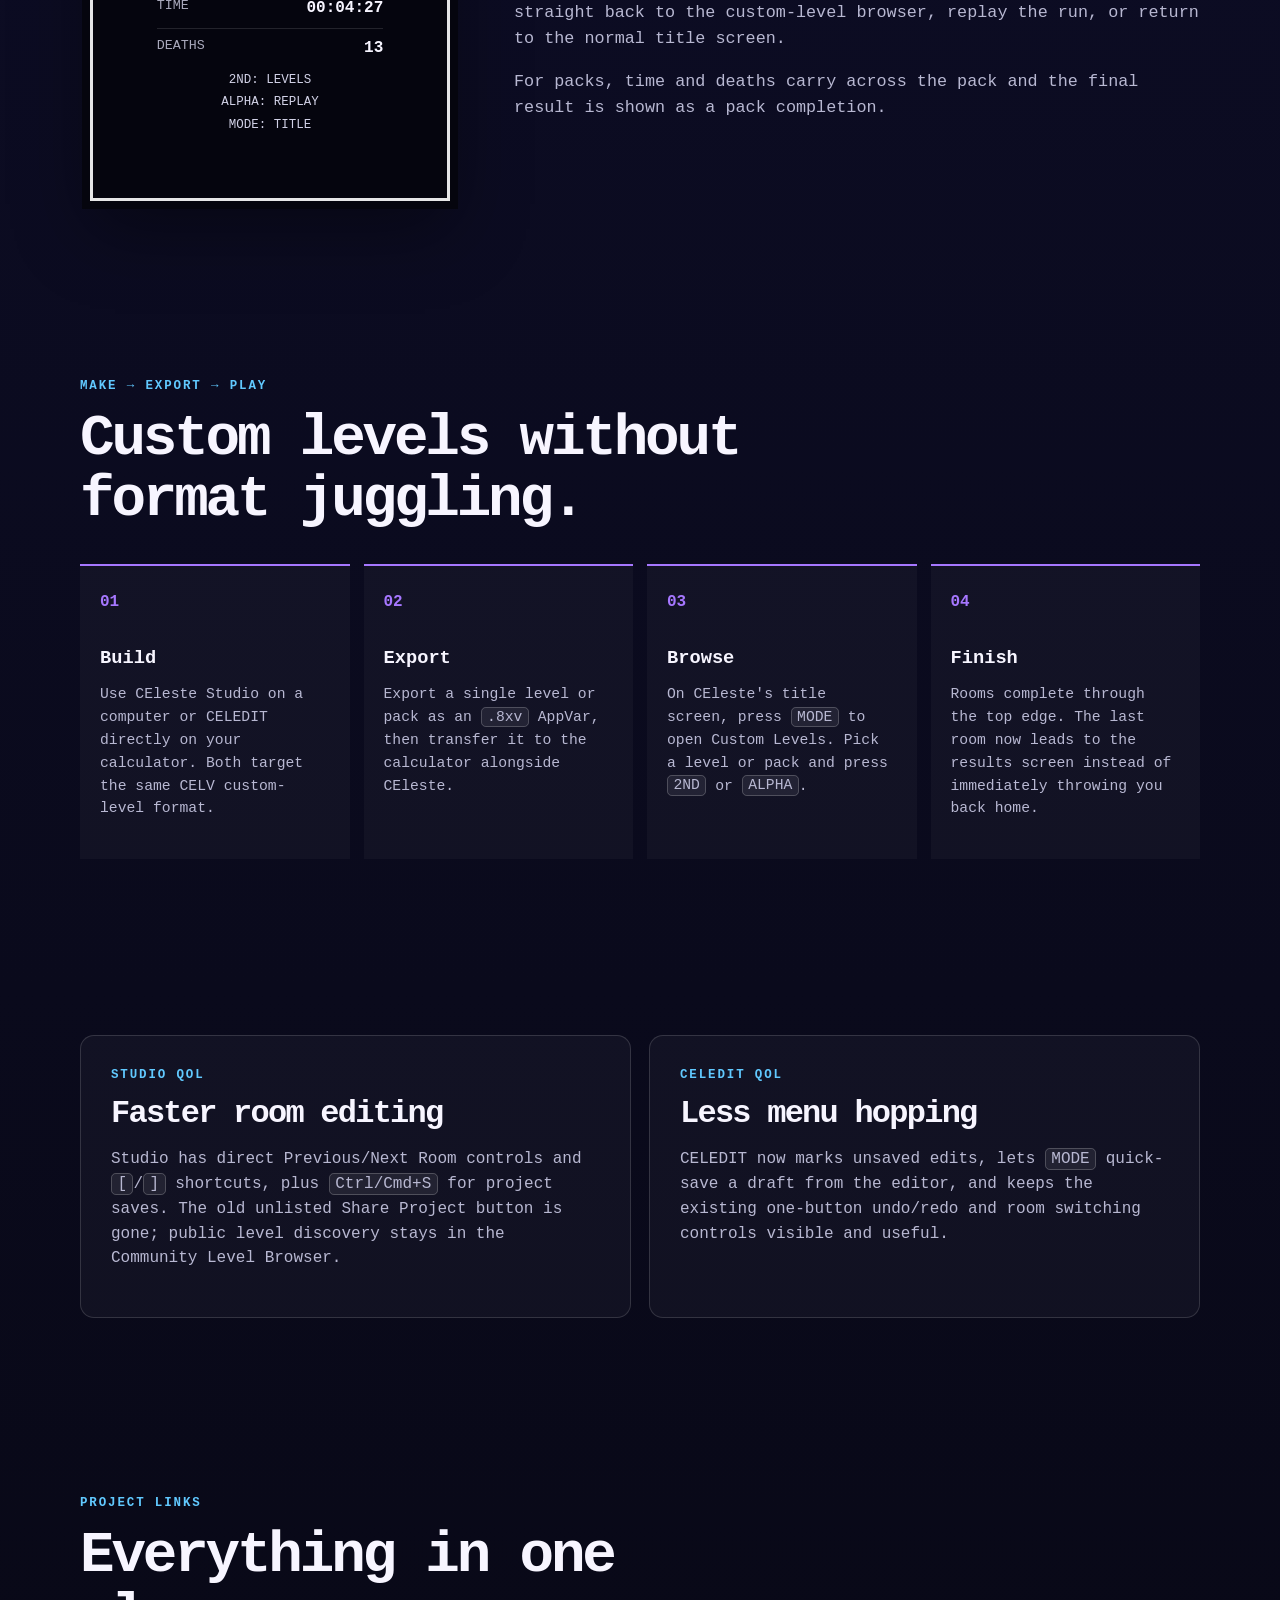
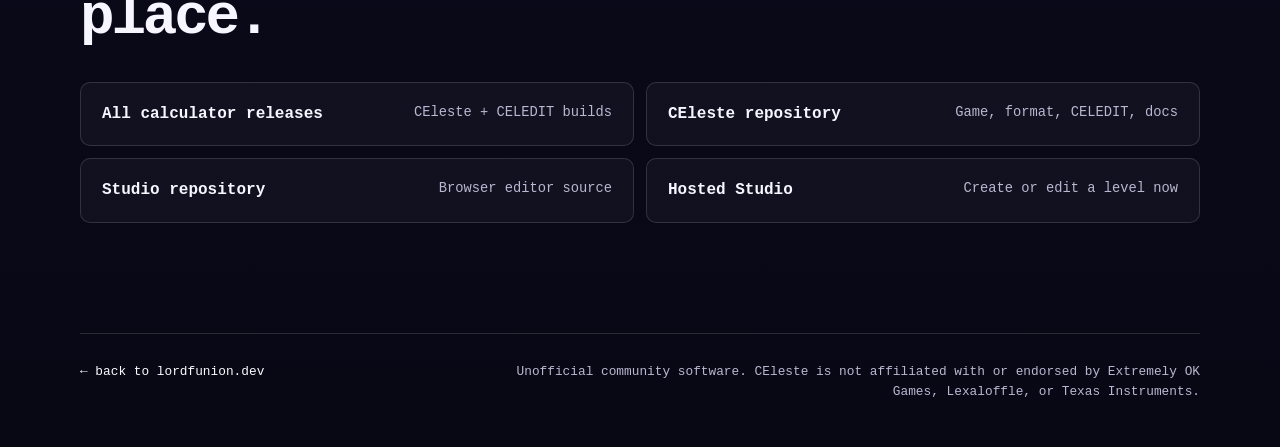
==== commit 63d56e39: "Merge remote-tracking branch 'origin/main' into agent/celeste-hub" ====
--- a/celeste/index.html
+++ b/celeste/index.html
@@ -2,125 +2,145 @@
 <html lang="en">
 <head>
   <meta charset="utf-8">
-  <meta name="viewport" content="width=device-width, initial-scale=1">
-  <meta name="description" content="Download CEleste for TI-84 Plus CE, build custom levels in CEleste Studio or CELEDIT, and learn how to move levels to your calculator.">
-  <meta name="theme-color" content="#17102f">
-  <meta property="og:title" content="CEleste — play and build custom climbs">
-  <meta property="og:description" content="The CEleste game, browser Studio, calculator-native CELEDIT editor, downloads, and setup guide in one place.">
-  <meta property="og:image" content="https://lordfunion.dev/celeste/screenshot.png">
-  <title>CEleste — lordfunion.dev</title>
+  <meta name="viewport" content="width=device-width,initial-scale=1">
+  <meta name="description" content="CEleste for TI-84 Plus CE: download the game, CEleste Studio, CELEDIT, and learn how custom levels work.">
+  <title>CEleste · Lord Funion</title>
   <link rel="stylesheet" href="styles.css?v=20260814">
 </head>
 <body>
-  <a class="skip-link" href="#main">Skip to CEleste</a>
-  <header class="site-header">
-    <a class="terminal-link" href="/" aria-label="Back to lordfunion.dev">visitor@lordfunion.dev:<span>~/celeste</span>$</a>
-    <nav aria-label="CEleste navigation">
-      <a href="#tools">Tools</a>
-      <a href="#install">Install</a>
-      <a href="#downloads">Downloads</a>
-      <a class="nav-studio" href="/CEleste-Studio/">Open Studio</a>
+  <div class="snow" aria-hidden="true"></div>
+  <header class="hero">
+    <nav class="nav">
+      <a class="brand" href="/">lordfunion.dev</a>
+      <div class="nav-links">
+        <a href="#downloads">Downloads</a>
+        <a href="#editors">Editors</a>
+        <a href="#custom-levels">Custom levels</a>
+        <a href="https://github.com/Lord-Funion/CEleste">GitHub</a>
+      </div>
     </nav>
+
+    <div class="hero-copy">
+      <p class="eyebrow">TI-84 PLUS CE · CELESTE CLASSIC PORT + CUSTOM LEVEL ECOSYSTEM</p>
+      <h1>C<span>E</span>leste</h1>
+      <p class="lead">Play Celeste Classic on the TI-84 Plus CE, build your own mountains, package multi-level adventures, and move between the calculator and browser editors without changing formats.</p>
+      <div class="hero-actions" id="downloads">
+        <a id="gameDownload" class="button primary" href="https://github.com/Lord-Funion/CEleste/releases">Download CEleste</a>
+        <a class="button" href="/CEleste-Studio/">Open CEleste Studio</a>
+        <a id="celeditDownload" class="button" href="https://github.com/Lord-Funion/CEleste/releases">Download CELEDIT</a>
+      </div>
+      <p id="releaseStatus" class="release-status">Checking the newest calculator builds…</p>
+    </div>
+
+    <div class="mountain" aria-hidden="true">
+      <div class="peak peak-back"></div>
+      <div class="peak peak-front"></div>
+      <div class="flag"></div>
+    </div>
   </header>
 
-  <main id="main">
-    <section class="hero" aria-labelledby="hero-title">
-      <div class="stars" aria-hidden="true"></div>
-      <div class="hero-copy">
-        <p class="eyebrow">TI-84 Plus CE · custom levels · two editors</p>
-        <h1 id="hero-title"><span>C</span>Eleste</h1>
-        <p class="lede">Celeste Classic on your calculator, with a complete custom-level pipeline. Play the mountain, build a room in your browser or directly on the calculator, then climb it for real.</p>
-        <div class="hero-actions">
-          <a class="button primary" data-release-asset="CELESTE.8xp" href="https://github.com/Lord-Funion/CEleste/releases/latest/download/CELESTE.8xp">Download CEleste</a>
-          <a class="button secondary" href="/CEleste-Studio/">Open CEleste Studio</a>
-          <a class="button ghost" data-release-asset="CELEDIT.8xp" href="https://github.com/Lord-Funion/CEleste/releases">Download CELEDIT</a>
+  <main>
+    <section class="section intro-grid">
+      <article class="feature-card accent-red">
+        <div class="icon">▲</div>
+        <h2>CEleste</h2>
+        <p>The calculator game. It keeps the original Celeste Classic campaign and adds a custom-level browser, CELV levels and packs, extended entities, rotation, and calculator-friendly custom mechanics.</p>
+        <div class="card-actions">
+          <a id="gameDownloadCard" href="https://github.com/Lord-Funion/CEleste/releases">Get the .8xp</a>
+          <a href="https://github.com/Lord-Funion/CEleste">Source</a>
         </div>
-        <p class="release-note" data-release-status aria-live="polite">Release links are ready; checking for the newest builds…</p>
-      </div>
+      </article>
 
-      <figure class="game-frame">
-        <div class="calculator-bar"><span>CEleste</span><span>TI-84+ CE</span></div>
-        <img src="screenshot.png" width="640" height="480" alt="CEleste running on a TI-84 Plus CE calculator">
-        <figcaption>One mountain. Tiny screen. No small ambition.</figcaption>
-      </figure>
+      <article class="feature-card accent-purple" id="editors">
+        <div class="icon">▦</div>
+        <h2>CEleste Studio</h2>
+        <p>The full browser editor for levels and packs: complete logical pieces, room ordering, rotation, validation, import/export, browser autosave, community levels, and original-cartridge preview.</p>
+        <div class="card-actions">
+          <a href="/CEleste-Studio/">Launch Studio</a>
+          <a href="https://github.com/Lord-Funion/CEleste-Studio">Source</a>
+        </div>
+      </article>
 
-      <div class="mountain" aria-hidden="true"><span></span><span></span><span></span><span></span></div>
+      <article class="feature-card accent-blue">
+        <div class="icon">⌨</div>
+        <h2>CELEDIT</h2>
+        <p>The native TI-84 Plus CE editor for making CELV levels directly on the calculator. It has terrain and entity palettes, room management, rotation, properties, undo/redo, drafts, and direct AppVar export.</p>
+        <div class="card-actions">
+          <a id="celeditDownloadCard" href="https://github.com/Lord-Funion/CEleste/releases">Get CELEDIT</a>
+          <a href="https://github.com/Lord-Funion/CEleste/tree/master/tools/calculator-editor">Editor source</a>
+        </div>
+      </article>
     </section>
 
-    <section class="section intro" aria-labelledby="one-format-title">
-      <p class="section-kicker">One level format</p>
-      <h2 id="one-format-title">Build anywhere. Play on the calculator.</h2>
-      <p>Studio and CELEDIT both export CELV levels as calculator AppVars. Transfer the resulting <code>.8xv</code>, open CEleste’s custom-level browser with <kbd>MODE</kbd>, and play. Finishing the last room now lands on a summit-style results screen with your time and deaths, plus replay, level-select, and title choices.</p>
-    </section>
-
-    <section id="tools" class="section" aria-labelledby="tools-title">
+    <section class="section completion-section">
       <div class="section-heading">
-        <div><p class="section-kicker">The toolkit</p><h2 id="tools-title">Three parts, one climb</h2></div>
-        <p>Start with the editor that fits where you are. The exported level format is shared.</p>
+        <p class="eyebrow">CUSTOM LEVEL POLISH</p>
+        <h2>Finishing a mountain now feels finished.</h2>
       </div>
-      <div class="tool-grid">
-        <article class="tool-card game-card">
-          <p class="card-number">01 / PLAY</p>
-          <h3>CEleste</h3>
-          <p>The calculator game and custom-level runtime. Browse installed levels, play packs, and finish on a proper results screen instead of being thrown back to the title.</p>
-          <ul><li>Celeste Classic campaign</li><li>CELV level and pack support</li><li>Run time and death results</li></ul>
-          <a data-release-asset="CELESTE.8xp" href="https://github.com/Lord-Funion/CEleste/releases/latest/download/CELESTE.8xp">Get CELESTE.8xp <span aria-hidden="true">→</span></a>
-        </article>
-        <article class="tool-card studio-card">
-          <p class="card-number">02 / BUILD IN BROWSER</p>
-          <h3>CEleste Studio</h3>
-          <p>The full desktop editor: mouse painting, packs, import/export, validation, community levels, local autosave, and an original-cartridge preview.</p>
-          <ul><li>Fast room and pack editing</li><li>Live validation and preview</li><li>No install required</li></ul>
-          <a href="/CEleste-Studio/">Launch Studio <span aria-hidden="true">→</span></a>
-        </article>
-        <article class="tool-card celedit-card">
-          <p class="card-number">03 / BUILD ON-CALC</p>
-          <h3>CELEDIT</h3>
-          <p>A calculator-native editor with a visual palette, pencil, erase, fill, picker, room manager, rotation, gameplay properties, undo, and redo.</p>
-          <ul><li>Create without a computer</li><li>Safe room management</li><li>Visible saved/unsaved state</li></ul>
-          <a data-release-asset="CELEDIT.8xp" href="https://github.com/Lord-Funion/CEleste/releases">Get CELEDIT.8xp <span aria-hidden="true">→</span></a>
-        </article>
+      <div class="completion-demo" aria-label="Example of the custom level completion flow">
+        <div class="result-panel">
+          <strong>LEVEL COMPLETE</strong>
+          <span class="result-title">YOUR MOUNTAIN</span>
+          <span class="tiny-flag">⚑</span>
+          <div><small>TIME</small><b>00:04:27</b></div>
+          <div><small>DEATHS</small><b>13</b></div>
+          <p>2ND: LEVELS</p>
+          <p>ALPHA: REPLAY</p>
+          <p>MODE: TITLE</p>
+        </div>
+        <div class="completion-copy">
+          <h3>No more instant title-screen dump.</h3>
+          <p>After the final room, CEleste keeps the completed room behind a summit-style result card and freezes the run timer. You can jump straight back to the custom-level browser, replay the run, or return to the normal title screen.</p>
+          <p>For packs, time and deaths carry across the pack and the final result is shown as a pack completion.</p>
+        </div>
       </div>
     </section>
 
-    <section class="section editor-choice" aria-labelledby="choice-title">
-      <div><p class="section-kicker">Pick your editor</p><h2 id="choice-title">Studio for speed. CELEDIT for freedom.</h2></div>
-      <div class="choice-grid">
-        <article><strong>CEleste Studio</strong><span>Best for larger packs and quick iteration</span><p>32 rooms per level, mouse painting, project files, `.8xv` import, browser preview, community browsing, and deeper validation.</p><a href="/CEleste-Studio/">Use the browser editor</a></article>
-        <article><strong>CELEDIT</strong><span>Best for building entirely on hardware</span><p>16-room levels, a compact visual palette, complete logical pieces, room thumbnails, project metadata, and CELV export from the calculator.</p><a data-release-asset="CELEDIT.8xp" href="https://github.com/Lord-Funion/CEleste/releases">Download the calculator editor</a></article>
+    <section class="section" id="custom-levels">
+      <div class="section-heading">
+        <p class="eyebrow">MAKE → EXPORT → PLAY</p>
+        <h2>Custom levels without format juggling.</h2>
+      </div>
+      <div class="steps">
+        <article><span>01</span><h3>Build</h3><p>Use CEleste Studio on a computer or CELEDIT directly on your calculator. Both target the same CELV custom-level format.</p></article>
+        <article><span>02</span><h3>Export</h3><p>Export a single level or pack as an <code>.8xv</code> AppVar, then transfer it to the calculator alongside CEleste.</p></article>
+        <article><span>03</span><h3>Browse</h3><p>On CEleste's title screen, press <kbd>MODE</kbd> to open Custom Levels. Pick a level or pack and press <kbd>2ND</kbd> or <kbd>ALPHA</kbd>.</p></article>
+        <article><span>04</span><h3>Finish</h3><p>Rooms complete through the top edge. The last room now leads to the results screen instead of immediately throwing you back home.</p></article>
       </div>
     </section>
 
-    <section id="install" class="section install" aria-labelledby="install-title">
-      <div class="section-heading">
-        <div><p class="section-kicker">From download to dash</p><h2 id="install-title">Install in three steps</h2></div>
-        <p>You need a TI-84 Plus CE or TI-83 Premium CE, a USB cable, and the CE C libraries.</p>
-      </div>
-      <ol class="steps">
-        <li><span>1</span><div><h3>Get the programs</h3><p>Download <a data-release-asset="CELESTE.8xp" href="https://github.com/Lord-Funion/CEleste/releases/latest/download/CELESTE.8xp">CELESTE.8xp</a>. Add <a data-release-asset="CELEDIT.8xp" href="https://github.com/Lord-Funion/CEleste/releases">CELEDIT.8xp</a> if you want to build on-calc, and install the <a href="https://tiny.cc/clibs">C Libraries</a>.</p></div></li>
-        <li><span>2</span><div><h3>Send them to the calculator</h3><p>Use <a href="https://education.ti.com/en/products/computer-software/ti-connect-ce-sw">TI Connect CE</a> or TiLP to transfer the program files and any custom `.8xv` levels.</p></div></li>
-        <li><span>3</span><div><h3>Climb</h3><p>Run <code>prgmCELESTE</code>. Press <kbd>MODE</kbd> on the title screen for custom levels, then <kbd>2ND</kbd> to launch the selected level.</p></div></li>
-      </ol>
-      <p class="install-note">If your OS blocks assembly programs, follow the <a href="https://yvantt.github.io/arTIfiCE/">arTIfiCE</a> instructions for your calculator first.</p>
+    <section class="section details-grid">
+      <article>
+        <p class="eyebrow">STUDIO QOL</p>
+        <h2>Faster room editing</h2>
+        <p>Studio has direct Previous/Next Room controls and <kbd>[</kbd>/<kbd>]</kbd> shortcuts, plus <kbd>Ctrl/Cmd+S</kbd> for project saves. The old unlisted Share Project button is gone; public level discovery stays in the Community Level Browser.</p>
+      </article>
+      <article>
+        <p class="eyebrow">CELEDIT QOL</p>
+        <h2>Less menu hopping</h2>
+        <p>CELEDIT now marks unsaved edits, lets <kbd>MODE</kbd> quick-save a draft from the editor, and keeps the existing one-button undo/redo and room switching controls visible and useful.</p>
+      </article>
     </section>
 
-    <section id="downloads" class="section downloads" aria-labelledby="downloads-title">
-      <div><p class="section-kicker">Everything in one place</p><h2 id="downloads-title">Downloads and source</h2></div>
-      <div class="download-list">
-        <a data-release-asset="CELESTE.8xp" href="https://github.com/Lord-Funion/CEleste/releases/latest/download/CELESTE.8xp"><span><strong>CEleste game</strong><small data-release-label="CELESTE.8xp">Latest automatic build · .8xp</small></span><b>Download</b></a>
-        <a data-release-asset="CELEDIT.8xp" href="https://github.com/Lord-Funion/CEleste/releases"><span><strong>CELEDIT calculator editor</strong><small data-release-label="CELEDIT.8xp">Latest CELEDIT build · .8xp</small></span><b>Download</b></a>
-        <a href="/CEleste-Studio/"><span><strong>CEleste Studio</strong><small>Browser editor · opens here</small></span><b>Launch</b></a>
-        <a href="https://github.com/Lord-Funion/CEleste"><span><strong>CEleste source</strong><small>Game, runtime, CELEDIT, and format</small></span><b>GitHub</b></a>
-        <a href="https://github.com/Lord-Funion/CEleste-Studio"><span><strong>Studio source</strong><small>Editor, preview, and community browser</small></span><b>GitHub</b></a>
-        <a href="https://github.com/Lord-Funion/CEleste/releases"><span><strong>All releases</strong><small>Build history and checksums</small></span><b>Browse</b></a>
+    <section class="section resources">
+      <div class="section-heading">
+        <p class="eyebrow">PROJECT LINKS</p>
+        <h2>Everything in one place.</h2>
+      </div>
+      <div class="resource-links">
+        <a href="https://github.com/Lord-Funion/CEleste/releases"><b>All calculator releases</b><span>CEleste + CELEDIT builds</span></a>
+        <a href="https://github.com/Lord-Funion/CEleste"><b>CEleste repository</b><span>Game, format, CELEDIT, docs</span></a>
+        <a href="https://github.com/Lord-Funion/CEleste-Studio"><b>Studio repository</b><span>Browser editor source</span></a>
+        <a href="/CEleste-Studio/"><b>Hosted Studio</b><span>Create or edit a level now</span></a>
       </div>
     </section>
   </main>
 
   <footer>
-    <p>CEleste is an unofficial community project based on Celeste Classic by Maddy Thorson and Noel Berry. It is not affiliated with or endorsed by Extremely OK Games or Texas Instruments.</p>
-    <p><a href="/">Back to the terminal</a> · <a href="https://github.com/Lord-Funion">Lord-Funion on GitHub</a></p>
+    <a href="/">← back to lordfunion.dev</a>
+    <p>Unofficial community software. CEleste is not affiliated with or endorsed by Extremely OK Games, Lexaloffle, or Texas Instruments.</p>
   </footer>
-  <script src="hub.js?v=20260814" defer></script>
+
+  <script src="app.js?v=20260814"></script>
 </body>
 </html>
--- a/celeste/styles.css
+++ b/celeste/styles.css
@@ -1,2 +1,296 @@
-:root{color-scheme:dark;--night:#100d24;--night-2:#191137;--panel:#211642;--panel-soft:#2b1d51;--ink:#fff6ff;--muted:#c3b7d9;--pink:#ff6fae;--peach:#ffb38a;--blue:#69d8ff;--lavender:#b99cff;--green:#69ff9b;--line:#554378;--shadow:#080513}*{box-sizing:border-box}html{scroll-behavior:smooth}body{margin:0;background:var(--night);color:var(--ink);font-family:Inter,ui-sans-serif,system-ui,-apple-system,"Segoe UI",sans-serif;line-height:1.6}body::before{position:fixed;inset:0;z-index:-2;content:"";background:radial-gradient(circle at 73% 12%,#5e2d7655,transparent 26rem),linear-gradient(180deg,var(--night-2),var(--night) 42rem)}a{color:var(--blue)}a:hover{color:#b9efff}.skip-link{position:fixed;left:1rem;top:-5rem;z-index:20;padding:.7rem 1rem;background:var(--ink);color:var(--night);font-weight:800}.skip-link:focus{top:1rem}.site-header{position:sticky;top:0;z-index:10;display:flex;align-items:center;justify-content:space-between;gap:1.5rem;min-height:4.4rem;padding:.75rem clamp(1rem,4vw,4.5rem);border-bottom:1px solid #ffffff1c;background:#100d24e8;backdrop-filter:blur(16px)}.terminal-link{font:700 .83rem/1.2 ui-monospace,SFMono-Regular,Consolas,monospace;color:var(--green);text-decoration:none}.terminal-link span{color:var(--muted)}nav{display:flex;align-items:center;justify-content:flex-end;gap:clamp(.8rem,2vw,1.7rem)}nav a{color:var(--muted);font-size:.84rem;font-weight:750;text-decoration:none}.nav-studio{padding:.5rem .75rem;border:1px solid var(--lavender);border-radius:.35rem;color:var(--ink)}main{overflow:hidden}.hero{position:relative;isolation:isolate;display:grid;grid-template-columns:minmax(0,1.05fr) minmax(22rem,.8fr);align-items:center;gap:clamp(2rem,6vw,6rem);min-height:calc(100vh - 4.4rem);padding:clamp(4rem,9vw,8rem) clamp(1rem,6vw,7rem) 9rem}.hero-copy,.game-frame{position:relative;z-index:2}.eyebrow,.section-kicker,.card-number{margin:0 0 .8rem;color:var(--peach);font:800 .74rem/1.3 ui-monospace,SFMono-Regular,Consolas,monospace;letter-spacing:.12em;text-transform:uppercase}.hero h1{margin:0;font:900 clamp(5.8rem,14vw,11rem)/.78 ui-monospace,SFMono-Regular,Consolas,monospace;letter-spacing:-.12em;text-shadow:.08em .08em 0 #6c2c70}.hero h1 span{color:var(--pink)}.lede{max-width:43rem;margin:2rem 0;color:#e7dff0;font-size:clamp(1rem,1.7vw,1.26rem)}.hero-actions{display:flex;flex-wrap:wrap;gap:.75rem}.button{display:inline-flex;align-items:center;justify-content:center;min-height:3rem;padding:.7rem 1rem;border:1px solid var(--line);border-radius:.35rem;color:var(--ink);font-size:.86rem;font-weight:850;text-decoration:none;box-shadow:0 .35rem 0 var(--shadow);transition:transform .14s ease,box-shadow .14s ease}.button:hover{transform:translateY(-2px);color:var(--ink);box-shadow:0 .5rem 0 var(--shadow)}.button.primary{border-color:var(--pink);background:var(--pink);color:#250b25}.button.secondary{border-color:var(--lavender);background:var(--lavender);color:#1c1030}.button.ghost{background:#ffffff0a}.release-note{margin:.9rem 0 0;color:var(--muted);font:650 .75rem/1.4 ui-monospace,SFMono-Regular,Consolas,monospace}.game-frame{margin:0;border:1px solid var(--line);border-radius:.55rem;background:#0c091c;box-shadow:1.2rem 1.2rem 0 #09061788,0 2rem 5rem #0008;transform:rotate(1deg);overflow:hidden}.calculator-bar{display:flex;justify-content:space-between;padding:.55rem .75rem;border-bottom:1px solid var(--line);color:var(--muted);font:700 .7rem/1 ui-monospace,SFMono-Regular,Consolas,monospace;text-transform:uppercase}.game-frame img{display:block;width:100%;height:auto;aspect-ratio:4/3;object-fit:cover;image-rendering:auto}.game-frame figcaption{padding:.7rem .8rem;color:var(--muted);font:650 .72rem/1.3 ui-monospace,SFMono-Regular,Consolas,monospace}.stars{position:absolute;inset:0;z-index:-1;opacity:.5;background-image:radial-gradient(circle,#fff 0 1px,transparent 1.5px);background-size:79px 79px;background-position:13px 22px}.mountain{position:absolute;inset:auto 0 0;z-index:0;height:13rem;opacity:.72;overflow:hidden}.mountain span{position:absolute;bottom:-8rem;left:50%;width:25rem;height:25rem;border:1px solid #8364a5;background:#281b49;transform:translateX(-50%) rotate(45deg)}.mountain span:nth-child(2){left:18%;width:18rem;height:18rem;background:#21173e}.mountain span:nth-child(3){left:82%;width:21rem;height:21rem;background:#1f153b}.mountain span:nth-child(4){bottom:-14rem;width:38rem;height:38rem;border-color:#ffb38a66;background:transparent}.section{width:min(76rem,calc(100% - 2rem));margin:0 auto;padding:clamp(4rem,8vw,7rem) 0}.intro{display:grid;grid-template-columns:minmax(13rem,.42fr) minmax(0,1fr);gap:1rem 4rem;border-bottom:1px solid var(--line)}.intro .section-kicker{grid-row:1/3}.intro h2,.section h2{margin:0;font-size:clamp(2rem,5vw,4rem);line-height:1;letter-spacing:-.05em}.intro p:last-child{max-width:50rem;margin:1.5rem 0 0;color:var(--muted);font-size:1.04rem}.intro code,.install code{padding:.12rem .35rem;border:1px solid var(--line);border-radius:.25rem;background:#0b0819;color:var(--green);font-family:ui-monospace,SFMono-Regular,Consolas,monospace}.section-heading{display:flex;align-items:end;justify-content:space-between;gap:2rem;margin-bottom:2rem}.section-heading>p{max-width:26rem;margin:0;color:var(--muted)}.tool-grid{display:grid;grid-template-columns:repeat(3,1fr);gap:1rem}.tool-card{position:relative;display:flex;flex-direction:column;min-height:31rem;padding:1.6rem;border:1px solid var(--line);border-radius:.5rem;background:linear-gradient(160deg,var(--panel-soft),var(--panel));box-shadow:.6rem .6rem 0 var(--shadow);overflow:hidden}.tool-card::after{position:absolute;right:-2rem;top:-3.5rem;width:10rem;height:10rem;border:1px solid #ffffff28;content:"";transform:rotate(45deg)}.tool-card h3{margin:.3rem 0 1rem;font:900 clamp(2rem,4vw,3rem)/1 ui-monospace,SFMono-Regular,Consolas,monospace;letter-spacing:-.08em}.tool-card p:not(.card-number){color:var(--muted)}.tool-card ul{display:grid;gap:.45rem;margin:1rem 0 2rem;padding-left:1.15rem;color:#ded5eb;font-size:.9rem}.tool-card>a{margin-top:auto;font-weight:850}.game-card{--line:#ff6fae88}.studio-card{--line:#b99cff88}.celedit-card{--line:#69d8ff88}.editor-choice{display:grid;grid-template-columns:.8fr 1.4fr;gap:3rem;border-block:1px solid var(--line)}.choice-grid{display:grid;grid-template-columns:1fr 1fr;gap:1rem}.choice-grid article{padding:1.4rem;border-left:3px solid var(--pink);background:#ffffff08}.choice-grid article+article{border-color:var(--blue)}.choice-grid strong,.choice-grid span{display:block}.choice-grid strong{font-size:1.25rem}.choice-grid span{margin:.3rem 0 1rem;color:var(--peach);font:700 .75rem/1.4 ui-monospace,SFMono-Regular,Consolas,monospace;text-transform:uppercase}.choice-grid p{color:var(--muted);font-size:.92rem}.choice-grid a{font-weight:800}.steps{display:grid;grid-template-columns:repeat(3,1fr);gap:1rem;margin:2rem 0 1rem;padding:0;list-style:none}.steps li{display:flex;gap:1rem;padding:1.3rem;border-top:1px solid var(--line);background:#ffffff05}.steps li>span{display:grid;place-items:center;flex:0 0 2.5rem;height:2.5rem;border:1px solid var(--pink);color:var(--pink);font:900 1rem ui-monospace,SFMono-Regular,Consolas,monospace}.steps h3{margin:.1rem 0 .5rem}.steps p{margin:0;color:var(--muted);font-size:.9rem}.install-note{margin:1.2rem 0 0;padding:1rem;border-left:3px solid var(--peach);background:#ffb38a0b;color:var(--muted)}kbd{padding:.08rem .3rem;border:1px solid var(--line);border-bottom-width:2px;border-radius:.2rem;background:#0b0819;color:var(--ink);font:700 .78rem ui-monospace,SFMono-Regular,Consolas,monospace}.downloads{display:grid;grid-template-columns:.7fr 1.3fr;gap:3rem}.download-list{display:grid}.download-list>a{display:flex;align-items:center;justify-content:space-between;gap:1rem;padding:1rem .2rem;border-bottom:1px solid var(--line);color:var(--ink);text-decoration:none}.download-list>a:first-child{border-top:1px solid var(--line)}.download-list>a:hover{padding-inline:.8rem;background:#ffffff09}.download-list strong,.download-list small{display:block}.download-list small{margin-top:.15rem;color:var(--muted)}.download-list b{color:var(--blue);font-size:.83rem}footer{display:flex;justify-content:space-between;gap:2rem;padding:2rem clamp(1rem,6vw,7rem);border-top:1px solid var(--line);background:#090716;color:#8e82a5;font-size:.76rem}footer p{max-width:47rem;margin:0}footer a{color:var(--muted)}:focus-visible{outline:2px solid var(--peach);outline-offset:4px}@media(max-width:920px){.hero{grid-template-columns:1fr;min-height:auto}.game-frame{width:min(38rem,100%);transform:none}.tool-grid,.steps{grid-template-columns:1fr}.tool-card{min-height:0}.editor-choice,.downloads{grid-template-columns:1fr}.choice-grid{grid-template-columns:1fr}.intro{grid-template-columns:1fr}.intro .section-kicker{grid-row:auto}.section-heading{align-items:start;flex-direction:column}.site-header nav a:not(.nav-studio){display:none}}@media(max-width:560px){.site-header{padding-inline:1rem}.terminal-link{font-size:.68rem}.nav-studio{font-size:.75rem}.hero{padding-top:3.5rem}.hero h1{font-size:clamp(4.5rem,24vw,7rem)}.hero-actions{display:grid}.button{width:100%}.section{width:min(100% - 1.5rem,76rem)}.choice-grid{grid-template-columns:1fr}.steps li{padding:1rem}.downloads{gap:1.5rem}footer{flex-direction:column}.download-list>a{align-items:flex-start}.download-list b{padding-top:.2rem}}
-@media(prefers-reduced-motion:reduce){html{scroll-behavior:auto}.button{transition:none}}
+:root {
+  color-scheme: dark;
+  --ink: #f7f5ff;
+  --muted: #b8b8d2;
+  --night: #09091a;
+  --panel: rgba(18, 18, 44, .84);
+  --panel-strong: #14142f;
+  --line: rgba(255,255,255,.14);
+  --red: #ff5d73;
+  --purple: #a677ff;
+  --blue: #61c9ff;
+  --snow: #f9fbff;
+  --shadow: 0 24px 70px rgba(0,0,0,.34);
+}
+
+* { box-sizing: border-box; }
+html { scroll-behavior: smooth; }
+body {
+  margin: 0;
+  min-height: 100vh;
+  color: var(--ink);
+  background:
+    radial-gradient(circle at 20% -10%, rgba(166,119,255,.2), transparent 35rem),
+    radial-gradient(circle at 90% 10%, rgba(97,201,255,.13), transparent 30rem),
+    linear-gradient(#09091a, #0c0c23 42%, #080815);
+  font-family: ui-monospace, SFMono-Regular, Menlo, Consolas, "Liberation Mono", monospace;
+  line-height: 1.55;
+}
+
+a { color: inherit; }
+button, a { -webkit-tap-highlight-color: transparent; }
+kbd, code {
+  font: inherit;
+  padding: .08rem .34rem;
+  border: 1px solid rgba(255,255,255,.2);
+  border-radius: .3rem;
+  background: rgba(255,255,255,.07);
+}
+
+.hero {
+  position: relative;
+  min-height: 760px;
+  overflow: hidden;
+  border-bottom: 1px solid var(--line);
+  background:
+    linear-gradient(to bottom, rgba(12,12,38,.18), rgba(8,8,21,.72)),
+    radial-gradient(circle at 50% 35%, rgba(255,93,115,.12), transparent 25rem);
+}
+
+.nav {
+  position: relative;
+  z-index: 5;
+  width: min(1180px, calc(100% - 40px));
+  margin: auto;
+  padding: 24px 0;
+  display: flex;
+  justify-content: space-between;
+  gap: 24px;
+  align-items: center;
+}
+.brand { font-weight: 800; text-decoration: none; letter-spacing: -.03em; }
+.nav-links { display: flex; flex-wrap: wrap; gap: 18px; }
+.nav-links a { color: var(--muted); text-decoration: none; font-size: .9rem; }
+.nav-links a:hover, .nav-links a:focus-visible { color: var(--snow); }
+
+.hero-copy {
+  position: relative;
+  z-index: 4;
+  width: min(1080px, calc(100% - 40px));
+  margin: 90px auto 0;
+}
+.eyebrow {
+  margin: 0 0 12px;
+  color: var(--blue);
+  font-size: .78rem;
+  font-weight: 800;
+  letter-spacing: .15em;
+  text-transform: uppercase;
+}
+h1, h2, h3 { line-height: 1.06; }
+h1 {
+  margin: 0;
+  font-size: clamp(4rem, 13vw, 9rem);
+  letter-spacing: -.095em;
+  text-shadow: 0 9px 0 rgba(0,0,0,.17);
+}
+h1 span { color: var(--red); }
+.lead {
+  max-width: 760px;
+  margin: 20px 0 0;
+  color: #dbdbee;
+  font-size: clamp(1rem, 2.1vw, 1.22rem);
+}
+.hero-actions { display: flex; flex-wrap: wrap; gap: 12px; margin-top: 30px; }
+.button, .card-actions a {
+  display: inline-flex;
+  align-items: center;
+  justify-content: center;
+  min-height: 44px;
+  padding: 10px 16px;
+  border: 1px solid rgba(255,255,255,.2);
+  border-radius: 9px;
+  background: rgba(255,255,255,.07);
+  color: var(--snow);
+  text-decoration: none;
+  font-weight: 750;
+  box-shadow: inset 0 1px rgba(255,255,255,.06);
+  transition: transform .15s ease, border-color .15s ease, background .15s ease;
+}
+.button:hover, .button:focus-visible, .card-actions a:hover, .card-actions a:focus-visible {
+  transform: translateY(-2px);
+  border-color: rgba(255,255,255,.46);
+  background: rgba(255,255,255,.11);
+}
+.button.primary { background: var(--red); border-color: #ff8293; color: #17080d; }
+.release-status { min-height: 1.5em; margin-top: 13px; color: var(--muted); font-size: .82rem; }
+
+.mountain { position: absolute; inset: auto 0 0; height: 310px; pointer-events: none; opacity: .86; }
+.peak {
+  position: absolute;
+  bottom: -130px;
+  left: 50%;
+  width: 0;
+  height: 0;
+  border-left: 360px solid transparent;
+  border-right: 360px solid transparent;
+  border-bottom: 470px solid #23234c;
+  transform: translateX(-50%);
+  filter: drop-shadow(0 -16px 34px rgba(0,0,0,.25));
+}
+.peak-back { left: 25%; bottom: -175px; border-left-width: 300px; border-right-width: 300px; border-bottom-width: 390px; border-bottom-color: #19193b; }
+.peak-front::after {
+  content: "";
+  position: absolute;
+  left: -115px;
+  top: 170px;
+  width: 0;
+  height: 0;
+  border-left: 115px solid transparent;
+  border-right: 115px solid transparent;
+  border-bottom: 150px solid rgba(249,251,255,.87);
+  transform: rotate(180deg);
+}
+.flag { position: absolute; left: calc(50% + 2px); bottom: 237px; width: 4px; height: 52px; background: #f4f4ff; }
+.flag::after { content: ""; position: absolute; left: 4px; top: 3px; width: 38px; height: 24px; background: var(--red); clip-path: polygon(0 0, 100% 25%, 70% 100%, 0 85%); }
+
+.snow::before, .snow::after {
+  content: "";
+  position: fixed;
+  z-index: 0;
+  inset: 0;
+  pointer-events: none;
+  background-image:
+    radial-gradient(circle, rgba(255,255,255,.5) 1px, transparent 1.7px),
+    radial-gradient(circle, rgba(255,255,255,.25) 1px, transparent 1.8px);
+  background-size: 97px 97px, 151px 151px;
+  background-position: 0 0, 48px 30px;
+  opacity: .2;
+}
+
+main { position: relative; z-index: 2; }
+.section { width: min(1120px, calc(100% - 40px)); margin: 0 auto; padding: 88px 0; }
+.intro-grid { display: grid; grid-template-columns: repeat(3, 1fr); gap: 18px; margin-top: -58px; position: relative; z-index: 5; padding-top: 0; }
+.feature-card {
+  position: relative;
+  min-height: 330px;
+  padding: 28px;
+  border: 1px solid var(--line);
+  border-radius: 16px;
+  background: linear-gradient(150deg, rgba(255,255,255,.075), rgba(255,255,255,.025)), var(--panel);
+  box-shadow: var(--shadow);
+  backdrop-filter: blur(12px);
+  overflow: hidden;
+}
+.feature-card::before { content: ""; position: absolute; inset: 0 0 auto; height: 3px; background: var(--red); }
+.feature-card.accent-purple::before { background: var(--purple); }
+.feature-card.accent-blue::before { background: var(--blue); }
+.icon { font-size: 2.1rem; color: var(--red); }
+.accent-purple .icon { color: var(--purple); }
+.accent-blue .icon { color: var(--blue); }
+.feature-card h2 { margin: 14px 0 10px; font-size: 1.5rem; }
+.feature-card p { color: var(--muted); }
+.card-actions { display: flex; flex-wrap: wrap; gap: 9px; margin-top: 24px; }
+.card-actions a { min-height: 38px; padding: 7px 11px; font-size: .85rem; }
+
+.section-heading { max-width: 740px; margin-bottom: 34px; }
+.section-heading h2, .details-grid h2 { margin: 0; font-size: clamp(2rem, 4.5vw, 3.6rem); letter-spacing: -.055em; }
+.completion-section { padding-top: 62px; }
+.completion-demo { display: grid; grid-template-columns: minmax(270px, 380px) 1fr; gap: 54px; align-items: center; }
+.result-panel {
+  width: min(100%, 360px);
+  aspect-ratio: 1;
+  margin: auto;
+  padding: 30px 28px;
+  border: 3px solid rgba(255,255,255,.9);
+  box-shadow: 0 0 0 8px #05050e, 0 28px 70px rgba(0,0,0,.4);
+  background: #05050e;
+  display: flex;
+  flex-direction: column;
+  align-items: center;
+  text-align: center;
+  image-rendering: pixelated;
+}
+.result-panel > strong { color: #6dff9b; letter-spacing: .1em; }
+.result-title { margin-top: 6px; color: #fff; }
+.tiny-flag { margin: 12px 0; color: var(--red); font-size: 2.2rem; line-height: 1; }
+.result-panel > div { width: 76%; display: flex; justify-content: space-between; gap: 10px; border-top: 1px solid rgba(255,255,255,.12); padding: 7px 0; }
+.result-panel small { color: #a9a9bc; }
+.result-panel p { margin: 3px 0 0; color: #d2d2e7; font-size: .78rem; }
+.completion-copy h3 { margin: 0 0 14px; font-size: 1.65rem; }
+.completion-copy p { color: var(--muted); font-size: 1.05rem; }
+
+.steps { display: grid; grid-template-columns: repeat(4, 1fr); gap: 14px; }
+.steps article {
+  padding: 24px 20px;
+  border-top: 2px solid var(--purple);
+  background: rgba(255,255,255,.035);
+  min-height: 235px;
+}
+.steps span { color: var(--purple); font-weight: 900; }
+.steps h3 { margin: 34px 0 8px; }
+.steps p { color: var(--muted); font-size: .92rem; }
+
+.details-grid { display: grid; grid-template-columns: 1fr 1fr; gap: 18px; }
+.details-grid article {
+  padding: 30px;
+  border: 1px solid var(--line);
+  border-radius: 14px;
+  background: rgba(255,255,255,.035);
+}
+.details-grid h2 { font-size: 2rem; }
+.details-grid p:last-child { color: var(--muted); }
+
+.resources { padding-bottom: 110px; }
+.resource-links { display: grid; grid-template-columns: 1fr 1fr; gap: 12px; }
+.resource-links a {
+  display: flex;
+  justify-content: space-between;
+  gap: 20px;
+  padding: 19px 21px;
+  border: 1px solid var(--line);
+  border-radius: 10px;
+  text-decoration: none;
+  background: rgba(255,255,255,.035);
+}
+.resource-links a:hover, .resource-links a:focus-visible { border-color: rgba(255,255,255,.45); background: rgba(255,255,255,.065); }
+.resource-links span { color: var(--muted); text-align: right; font-size: .86rem; }
+
+footer {
+  position: relative;
+  z-index: 2;
+  width: min(1120px, calc(100% - 40px));
+  margin: auto;
+  padding: 28px 0 45px;
+  border-top: 1px solid var(--line);
+  color: var(--muted);
+  display: flex;
+  justify-content: space-between;
+  gap: 30px;
+  font-size: .8rem;
+}
+footer a { color: var(--snow); text-decoration: none; white-space: nowrap; }
+footer p { margin: 0; max-width: 700px; text-align: right; }
+
+@media (max-width: 860px) {
+  .hero { min-height: 700px; }
+  .nav { align-items: flex-start; }
+  .nav-links { justify-content: flex-end; }
+  .intro-grid { grid-template-columns: 1fr; margin-top: -35px; }
+  .feature-card { min-height: auto; }
+  .completion-demo { grid-template-columns: 1fr; }
+  .steps { grid-template-columns: 1fr 1fr; }
+  .details-grid, .resource-links { grid-template-columns: 1fr; }
+}
+
+@media (max-width: 570px) {
+  .nav { width: min(100% - 28px, 1120px); flex-direction: column; }
+  .nav-links { gap: 11px 16px; justify-content: flex-start; }
+  .hero-copy, .section, footer { width: min(100% - 28px, 1120px); }
+  .hero-copy { margin-top: 45px; }
+  h1 { font-size: clamp(4rem, 24vw, 7rem); }
+  .hero-actions { flex-direction: column; align-items: stretch; }
+  .button { width: 100%; }
+  .steps { grid-template-columns: 1fr; }
+  .result-panel { transform: scale(.95); }
+  .resource-links a { flex-direction: column; }
+  .resource-links span { text-align: left; }
+  footer { flex-direction: column; }
+  footer p { text-align: left; }
+  .mountain { transform: scale(.75); transform-origin: bottom center; }
+}
+
+@media (prefers-reduced-motion: reduce) {
+  html { scroll-behavior: auto; }
+  *, *::before, *::after { transition-duration: .01ms !important; }
+}
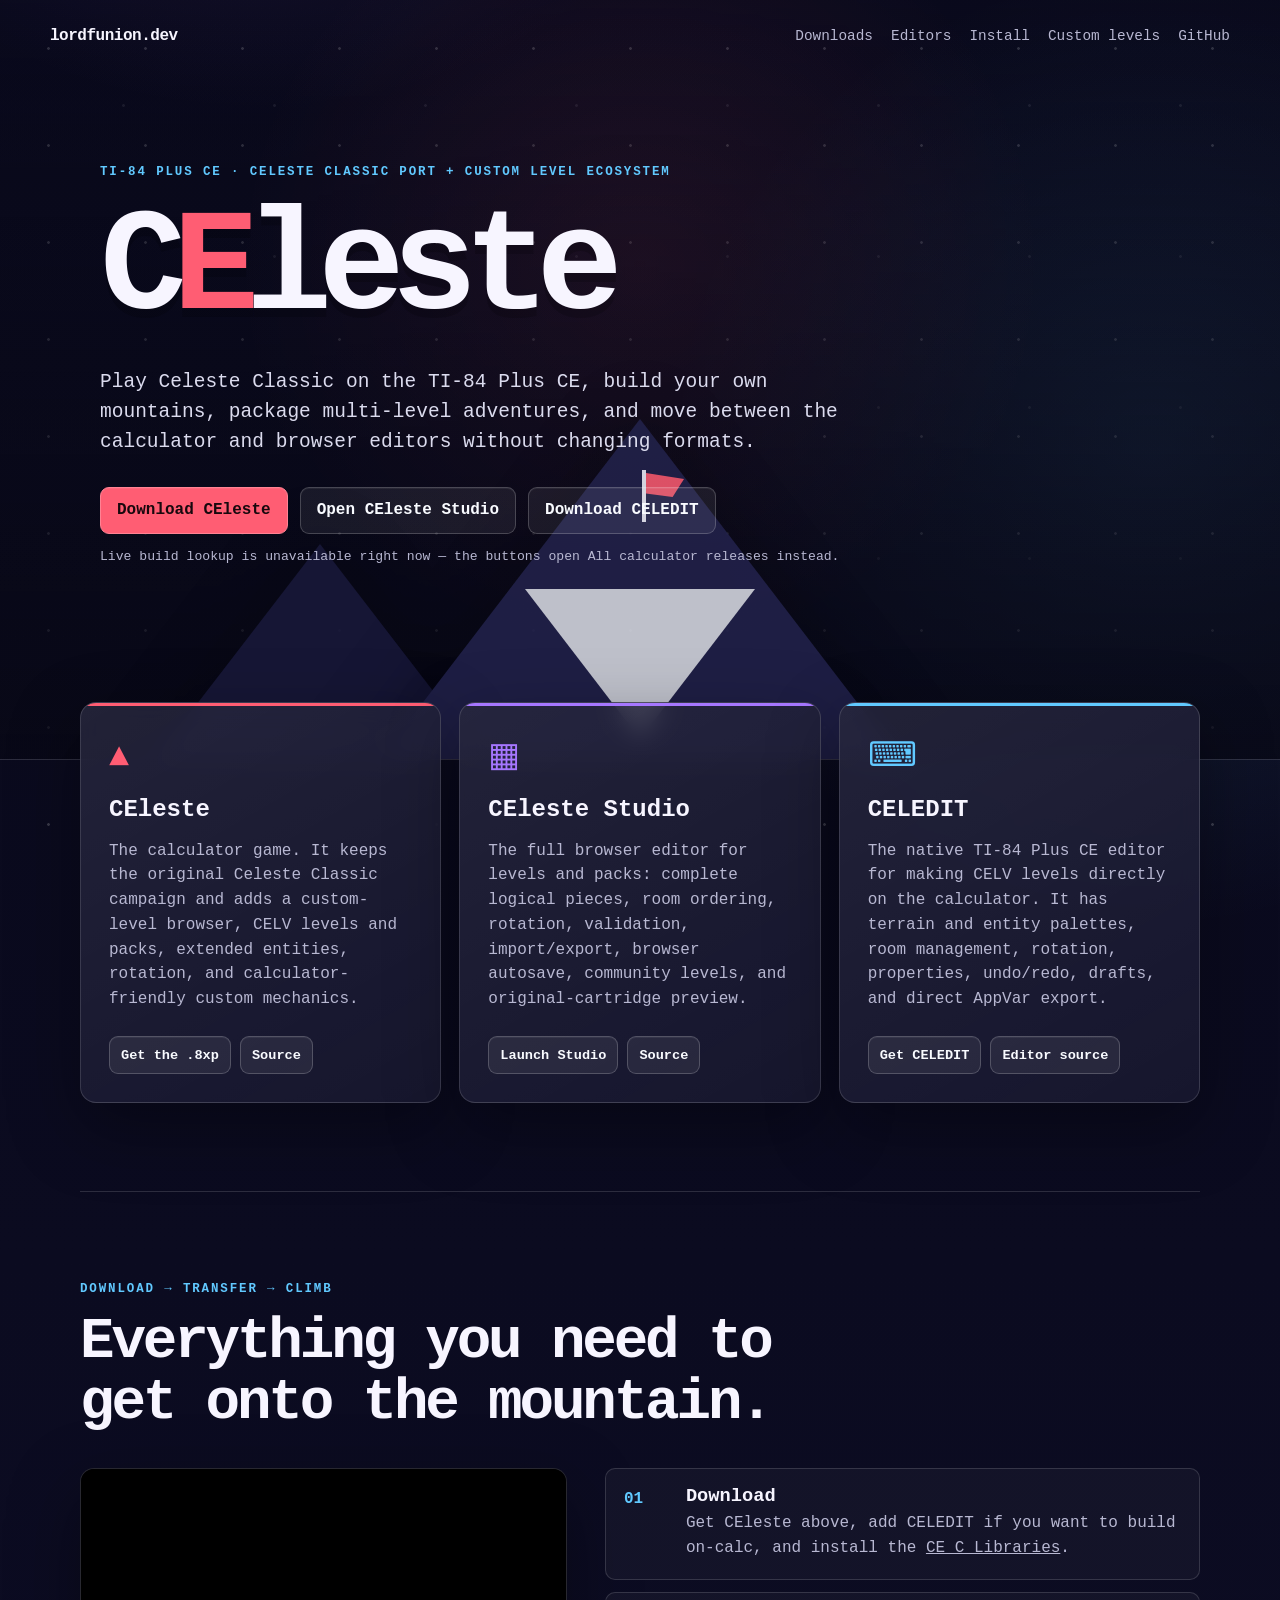
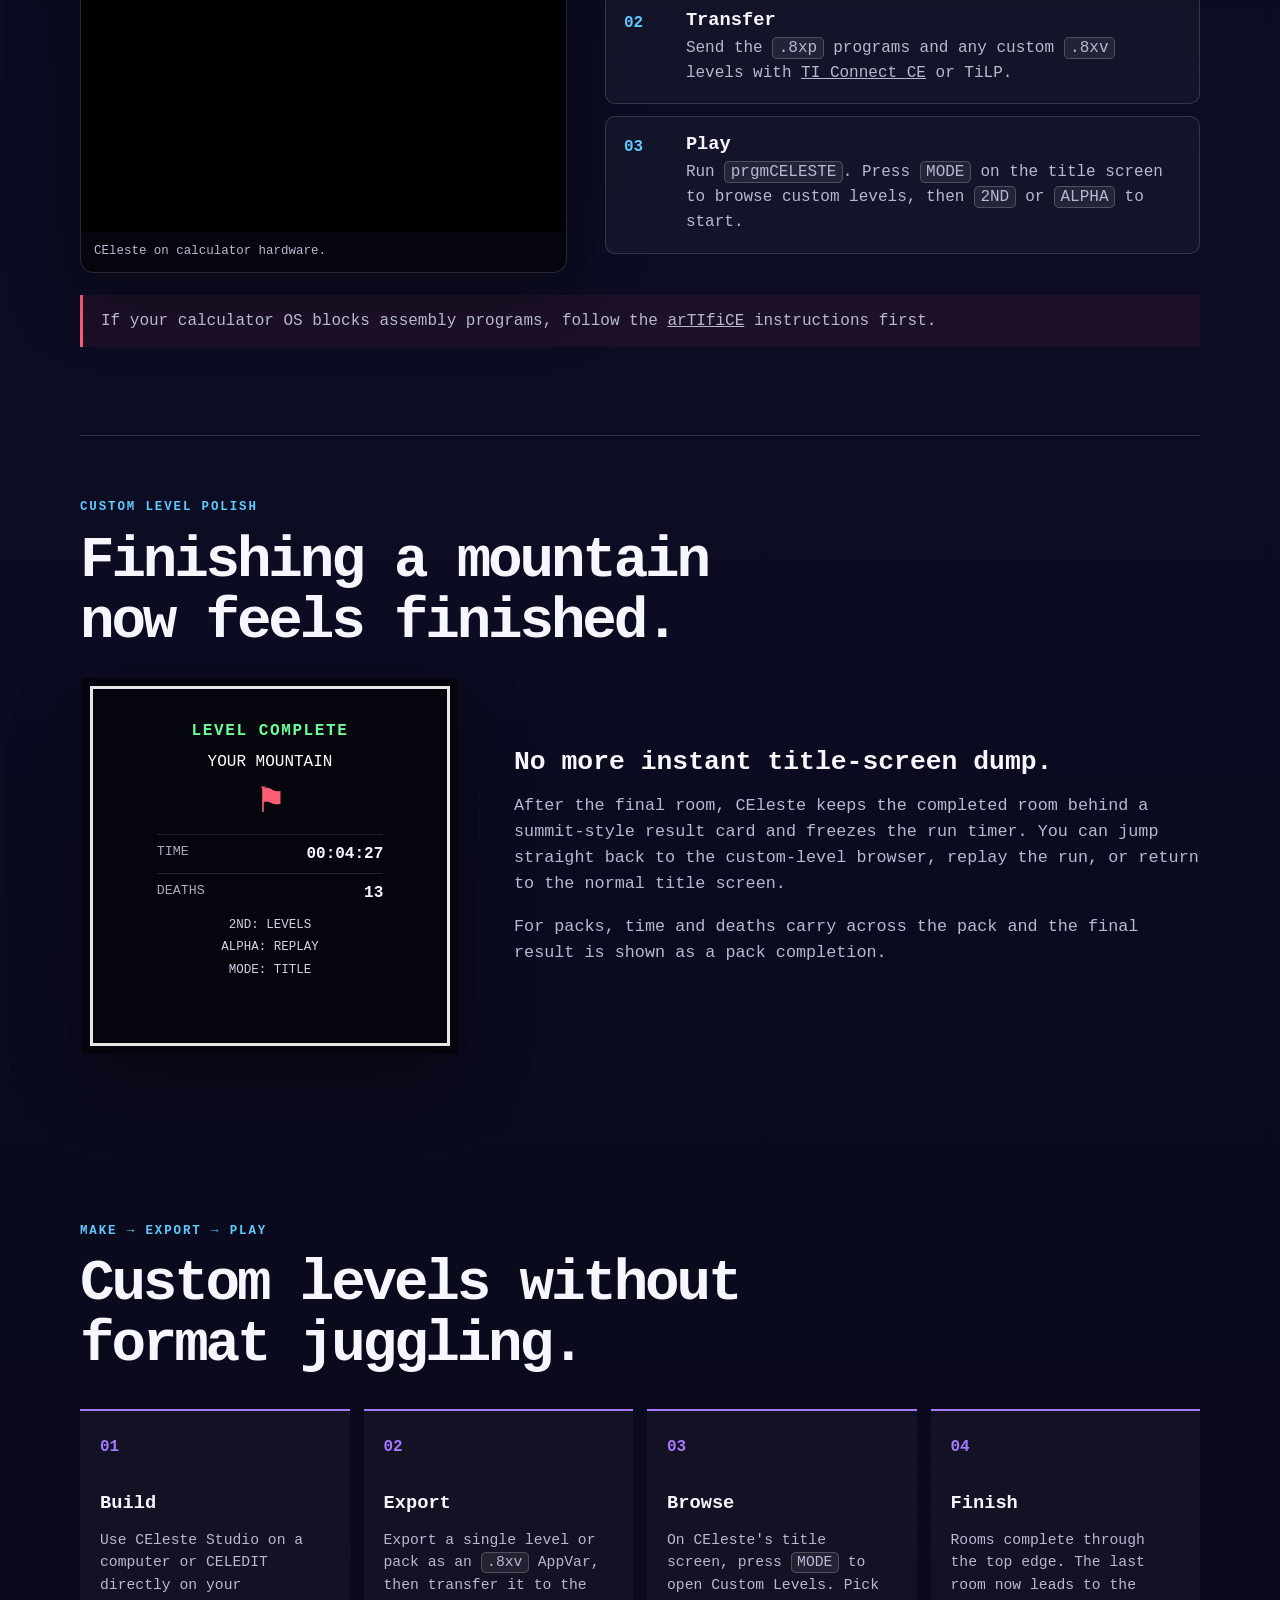
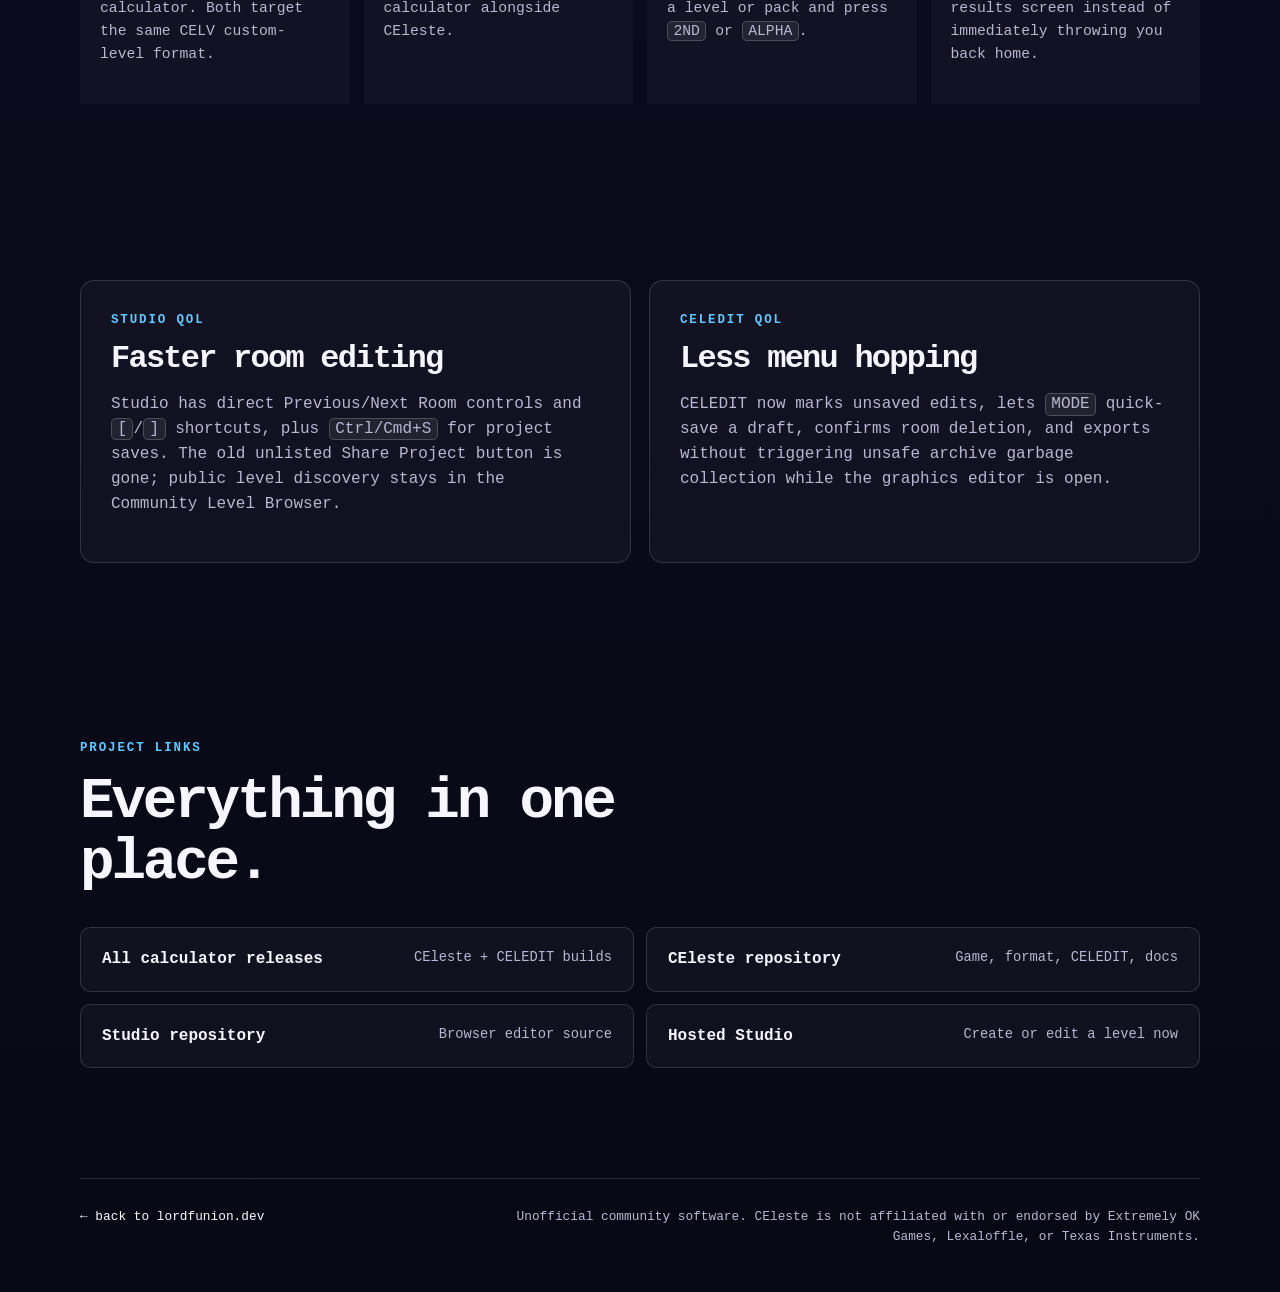
==== commit 77bedb2f: "Reconcile CEleste hub with current site" ====
--- a/celeste/index.html
+++ b/celeste/index.html
@@ -15,6 +15,7 @@
       <div class="nav-links">
         <a href="#downloads">Downloads</a>
         <a href="#editors">Editors</a>
+        <a href="#install">Install</a>
         <a href="#custom-levels">Custom levels</a>
         <a href="https://github.com/Lord-Funion/CEleste">GitHub</a>
       </div>
@@ -72,6 +73,25 @@
       </article>
     </section>
 
+    <section class="section install-section" id="install">
+      <div class="section-heading">
+        <p class="eyebrow">DOWNLOAD → TRANSFER → CLIMB</p>
+        <h2>Everything you need to get onto the mountain.</h2>
+      </div>
+      <div class="install-grid">
+        <figure class="calculator-shot">
+          <img src="screenshot.png" width="640" height="480" alt="CEleste running on a TI-84 Plus CE calculator">
+          <figcaption>CEleste on calculator hardware.</figcaption>
+        </figure>
+        <ol class="install-steps">
+          <li><span>01</span><div><h3>Download</h3><p>Get CEleste above, add CELEDIT if you want to build on-calc, and install the <a href="https://tiny.cc/clibs">CE C Libraries</a>.</p></div></li>
+          <li><span>02</span><div><h3>Transfer</h3><p>Send the <code>.8xp</code> programs and any custom <code>.8xv</code> levels with <a href="https://education.ti.com/en/products/computer-software/ti-connect-ce-sw">TI Connect CE</a> or TiLP.</p></div></li>
+          <li><span>03</span><div><h3>Play</h3><p>Run <code>prgmCELESTE</code>. Press <kbd>MODE</kbd> on the title screen to browse custom levels, then <kbd>2ND</kbd> or <kbd>ALPHA</kbd> to start.</p></div></li>
+        </ol>
+      </div>
+      <p class="install-note">If your calculator OS blocks assembly programs, follow the <a href="https://yvantt.github.io/arTIfiCE/">arTIfiCE</a> instructions first.</p>
+    </section>
+
     <section class="section completion-section">
       <div class="section-heading">
         <p class="eyebrow">CUSTOM LEVEL POLISH</p>
@@ -118,7 +138,7 @@
       <article>
         <p class="eyebrow">CELEDIT QOL</p>
         <h2>Less menu hopping</h2>
-        <p>CELEDIT now marks unsaved edits, lets <kbd>MODE</kbd> quick-save a draft from the editor, and keeps the existing one-button undo/redo and room switching controls visible and useful.</p>
+        <p>CELEDIT now marks unsaved edits, lets <kbd>MODE</kbd> quick-save a draft, confirms room deletion, and exports without triggering unsafe archive garbage collection while the graphics editor is open.</p>
       </article>
     </section>
 
--- a/celeste/styles.css
+++ b/celeste/styles.css
@@ -294,3 +294,19 @@
   html { scroll-behavior: auto; }
   *, *::before, *::after { transition-duration: .01ms !important; }
 }
+
+.install-section { border-block: 1px solid var(--line); }
+.install-grid { display: grid; grid-template-columns: minmax(280px, .9fr) 1.1fr; gap: 38px; align-items: start; }
+.calculator-shot { margin: 0; overflow: hidden; border: 1px solid var(--line); border-radius: 14px; background: #05050e; box-shadow: var(--shadow); }
+.calculator-shot img { display: block; width: 100%; height: auto; aspect-ratio: 4 / 3; object-fit: cover; }
+.calculator-shot figcaption { padding: 10px 13px; color: var(--muted); font-size: .78rem; }
+.install-steps { display: grid; gap: 12px; margin: 0; padding: 0; list-style: none; }
+.install-steps li { display: grid; grid-template-columns: 3rem 1fr; gap: 14px; padding: 18px; border: 1px solid var(--line); border-radius: 10px; background: rgba(255,255,255,.035); }
+.install-steps li > span { color: var(--blue); font-weight: 900; }
+.install-steps h3 { margin: 0 0 5px; }
+.install-steps p { margin: 0; color: var(--muted); }
+.install-note { margin: 22px 0 0; padding: 14px 18px; border-left: 3px solid var(--red); background: rgba(255,93,115,.07); color: var(--muted); }
+
+@media (max-width: 860px) {
+  .install-grid { grid-template-columns: 1fr; }
+}
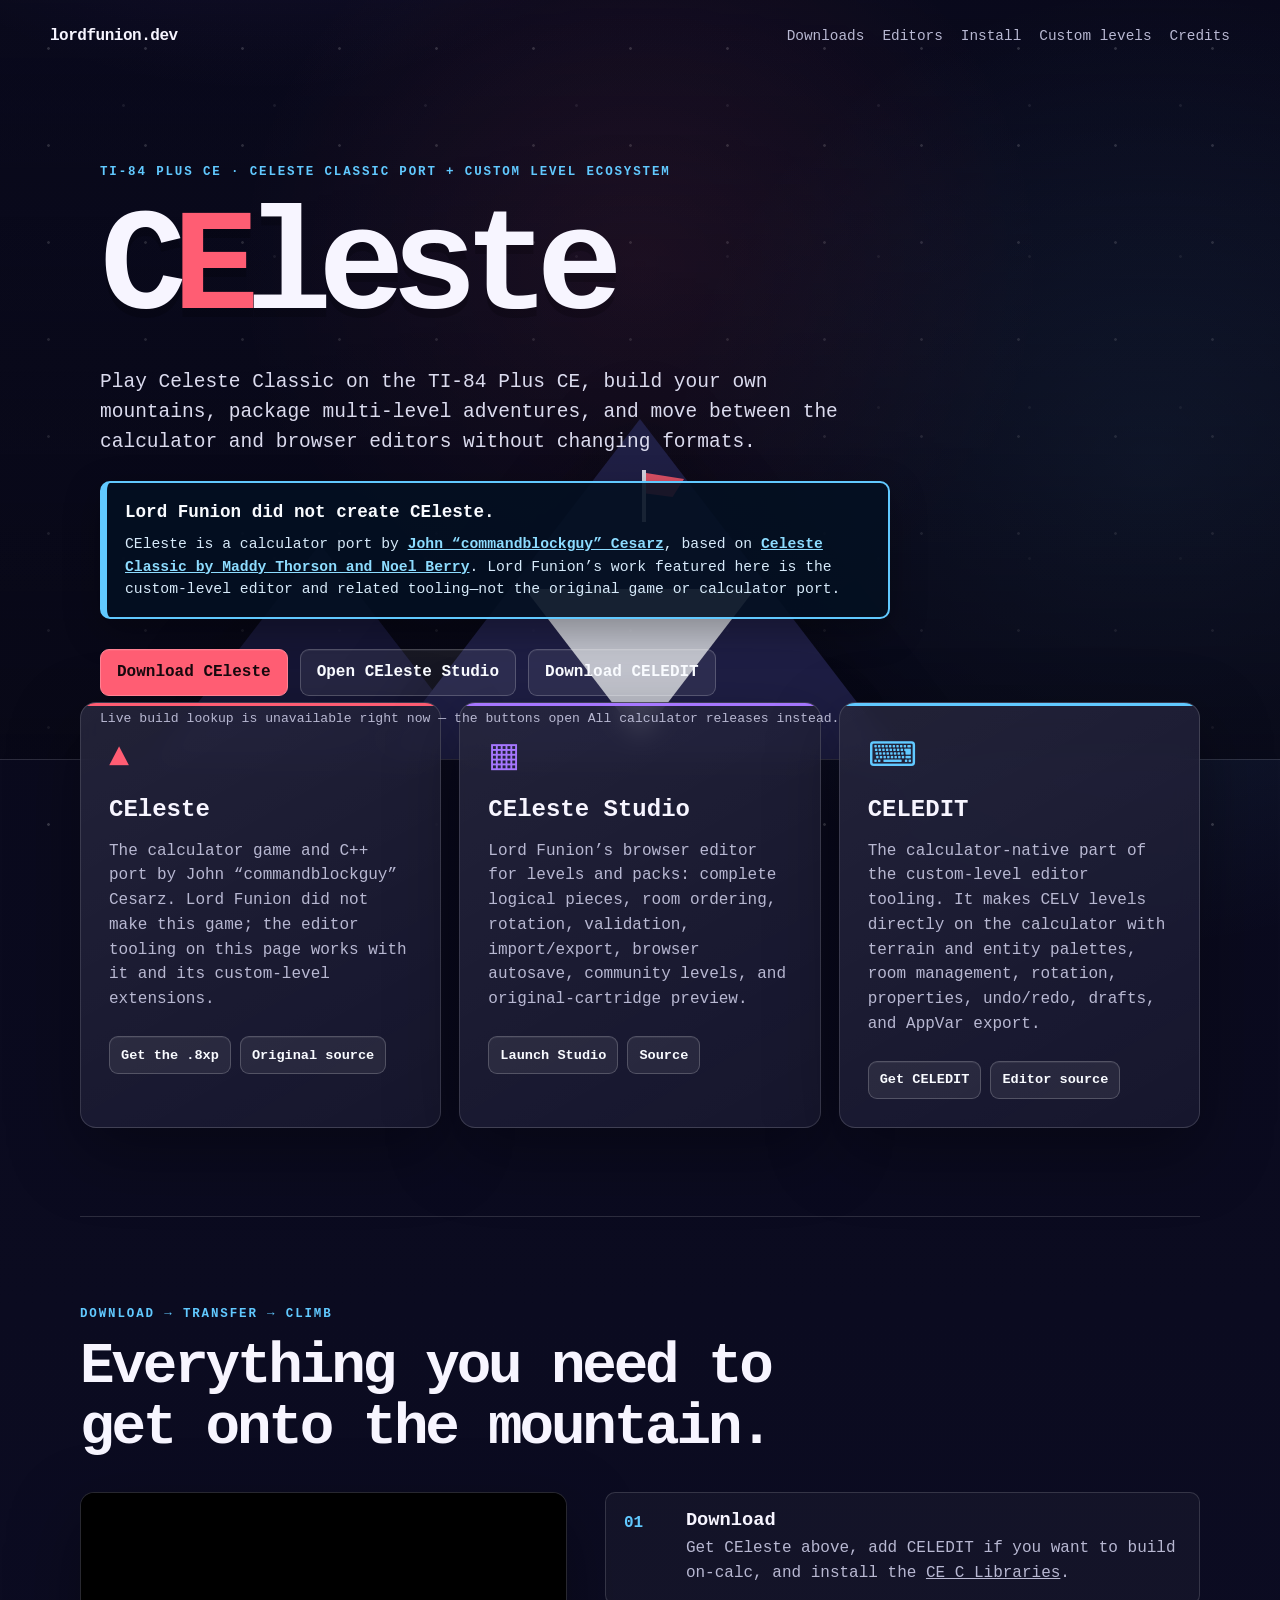
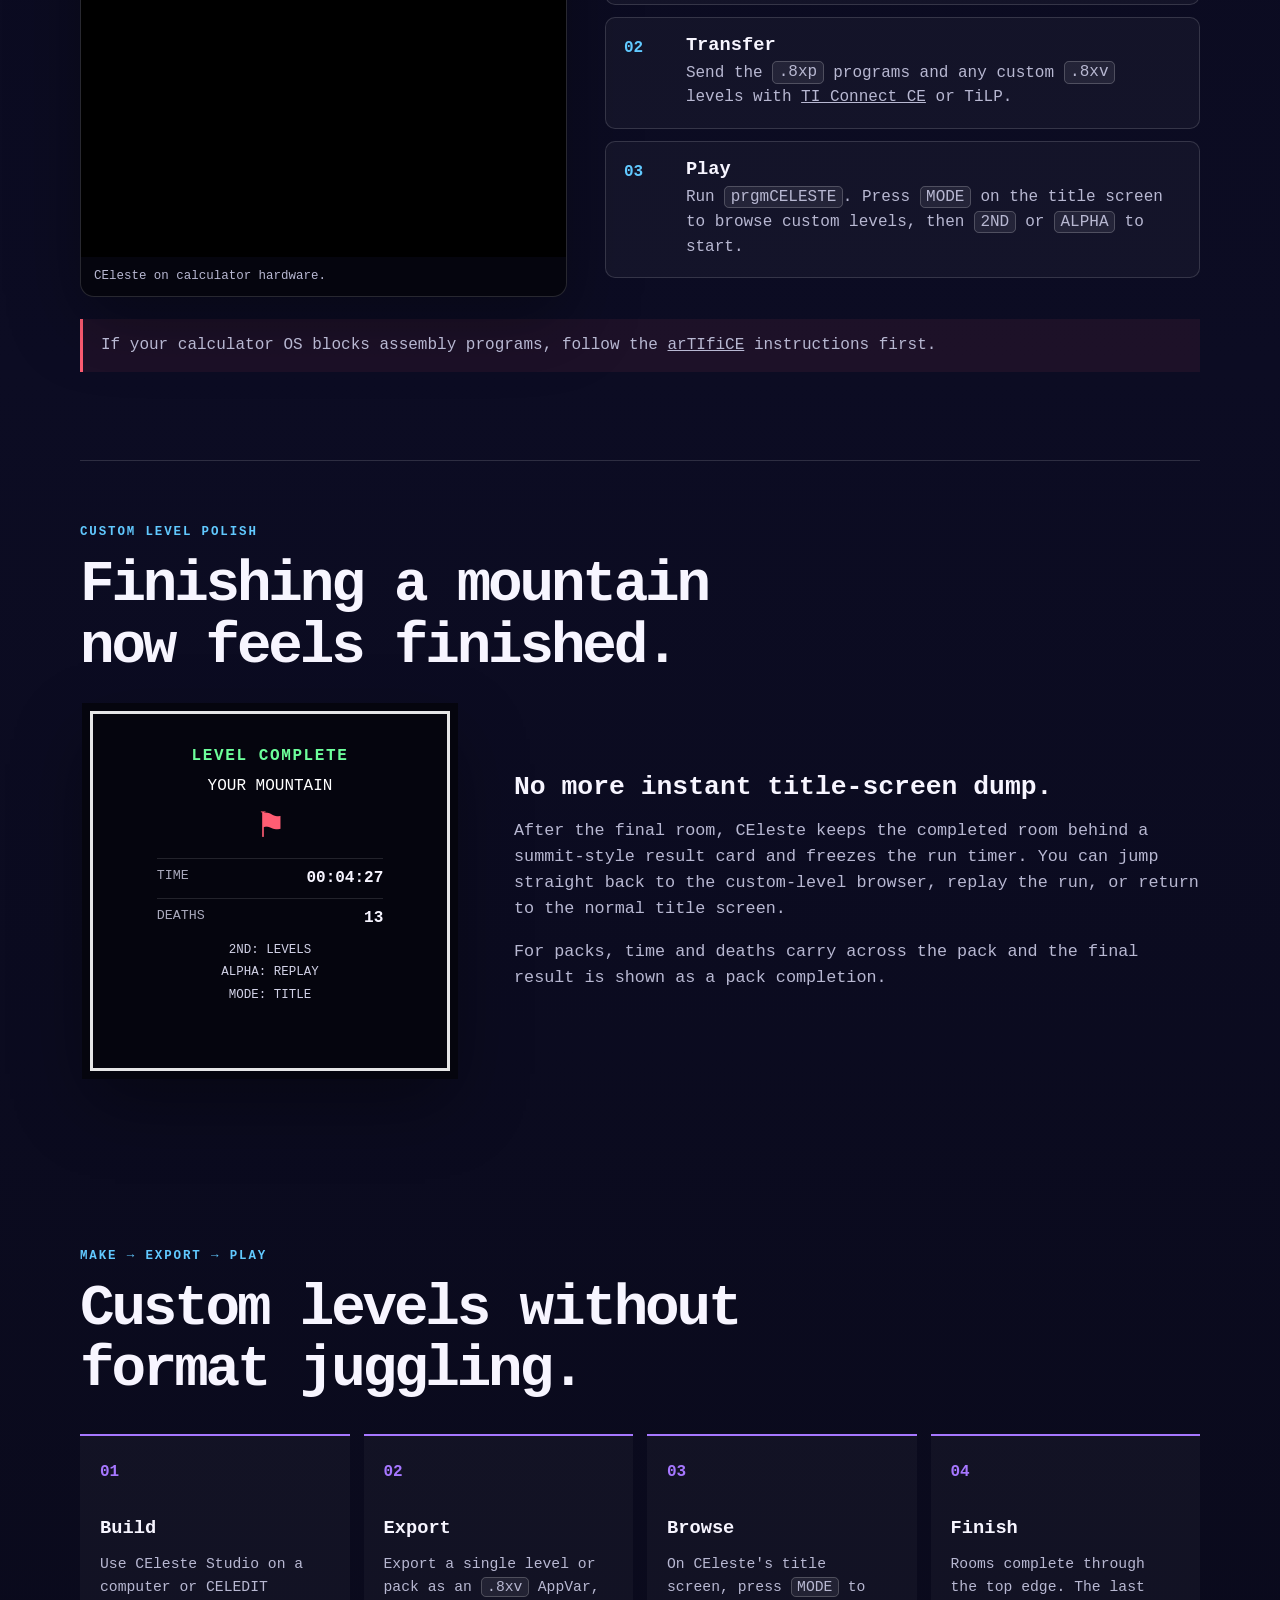
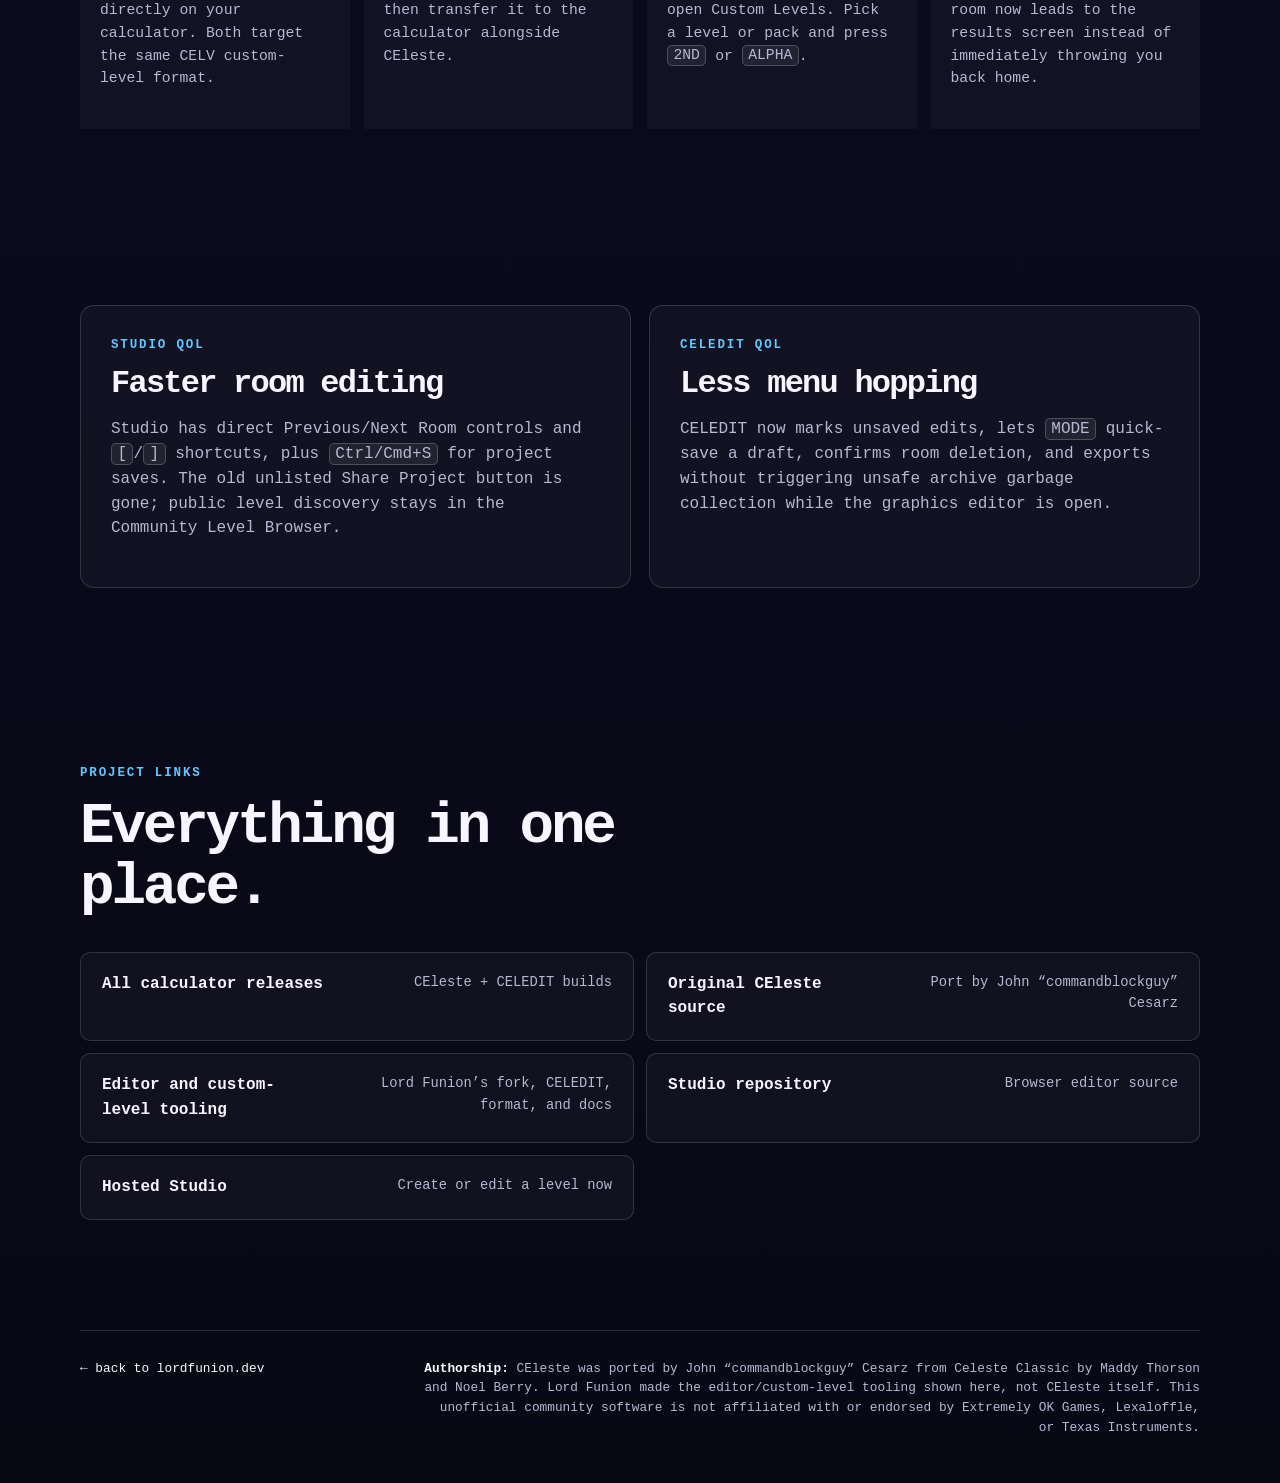
==== commit 6c0807f9: "Clarify CEleste and editor authorship" ====
--- a/celeste/index.html
+++ b/celeste/index.html
@@ -4,8 +4,8 @@
   <meta charset="utf-8">
   <meta name="viewport" content="width=device-width,initial-scale=1">
   <meta name="description" content="CEleste for TI-84 Plus CE: download the game, CEleste Studio, CELEDIT, and learn how custom levels work.">
-  <title>CEleste · Lord Funion</title>
-  <link rel="stylesheet" href="styles.css?v=20260814">
+  <title>CEleste downloads and editor tools · lordfunion.dev</title>
+  <link rel="stylesheet" href="styles.css?v=20260814-attribution">
 </head>
 <body>
   <div class="snow" aria-hidden="true"></div>
@@ -17,7 +17,7 @@
         <a href="#editors">Editors</a>
         <a href="#install">Install</a>
         <a href="#custom-levels">Custom levels</a>
-        <a href="https://github.com/Lord-Funion/CEleste">GitHub</a>
+        <a href="#credits">Credits</a>
       </div>
     </nav>
 
@@ -25,6 +25,10 @@
       <p class="eyebrow">TI-84 PLUS CE · CELESTE CLASSIC PORT + CUSTOM LEVEL ECOSYSTEM</p>
       <h1>C<span>E</span>leste</h1>
       <p class="lead">Play Celeste Classic on the TI-84 Plus CE, build your own mountains, package multi-level adventures, and move between the calculator and browser editors without changing formats.</p>
+      <aside class="authorship-note" id="credits" aria-label="CEleste authorship">
+        <strong>Lord Funion did not create CEleste.</strong>
+        <p>CEleste is a calculator port by <a href="https://github.com/commandblockguy/CEleste">John “commandblockguy” Cesarz</a>, based on <a href="https://mattmakesgames.itch.io/celesteclassic">Celeste Classic by Maddy Thorson and Noel Berry</a>. Lord Funion’s work featured here is the custom-level editor and related tooling—not the original game or calculator port.</p>
+      </aside>
       <div class="hero-actions" id="downloads">
         <a id="gameDownload" class="button primary" href="https://github.com/Lord-Funion/CEleste/releases">Download CEleste</a>
         <a class="button" href="/CEleste-Studio/">Open CEleste Studio</a>
@@ -45,17 +49,17 @@
       <article class="feature-card accent-red">
         <div class="icon">▲</div>
         <h2>CEleste</h2>
-        <p>The calculator game. It keeps the original Celeste Classic campaign and adds a custom-level browser, CELV levels and packs, extended entities, rotation, and calculator-friendly custom mechanics.</p>
+        <p>The calculator game and C++ port by John “commandblockguy” Cesarz. Lord Funion did not make this game; the editor tooling on this page works with it and its custom-level extensions.</p>
         <div class="card-actions">
           <a id="gameDownloadCard" href="https://github.com/Lord-Funion/CEleste/releases">Get the .8xp</a>
-          <a href="https://github.com/Lord-Funion/CEleste">Source</a>
+          <a href="https://github.com/commandblockguy/CEleste">Original source</a>
         </div>
       </article>
 
       <article class="feature-card accent-purple" id="editors">
         <div class="icon">▦</div>
         <h2>CEleste Studio</h2>
-        <p>The full browser editor for levels and packs: complete logical pieces, room ordering, rotation, validation, import/export, browser autosave, community levels, and original-cartridge preview.</p>
+        <p>Lord Funion’s browser editor for levels and packs: complete logical pieces, room ordering, rotation, validation, import/export, browser autosave, community levels, and original-cartridge preview.</p>
         <div class="card-actions">
           <a href="/CEleste-Studio/">Launch Studio</a>
           <a href="https://github.com/Lord-Funion/CEleste-Studio">Source</a>
@@ -65,7 +69,7 @@
       <article class="feature-card accent-blue">
         <div class="icon">⌨</div>
         <h2>CELEDIT</h2>
-        <p>The native TI-84 Plus CE editor for making CELV levels directly on the calculator. It has terrain and entity palettes, room management, rotation, properties, undo/redo, drafts, and direct AppVar export.</p>
+        <p>The calculator-native part of the custom-level editor tooling. It makes CELV levels directly on the calculator with terrain and entity palettes, room management, rotation, properties, undo/redo, drafts, and AppVar export.</p>
         <div class="card-actions">
           <a id="celeditDownloadCard" href="https://github.com/Lord-Funion/CEleste/releases">Get CELEDIT</a>
           <a href="https://github.com/Lord-Funion/CEleste/tree/master/tools/calculator-editor">Editor source</a>
@@ -149,7 +153,8 @@
       </div>
       <div class="resource-links">
         <a href="https://github.com/Lord-Funion/CEleste/releases"><b>All calculator releases</b><span>CEleste + CELEDIT builds</span></a>
-        <a href="https://github.com/Lord-Funion/CEleste"><b>CEleste repository</b><span>Game, format, CELEDIT, docs</span></a>
+        <a href="https://github.com/commandblockguy/CEleste"><b>Original CEleste source</b><span>Port by John “commandblockguy” Cesarz</span></a>
+        <a href="https://github.com/Lord-Funion/CEleste"><b>Editor and custom-level tooling</b><span>Lord Funion’s fork, CELEDIT, format, and docs</span></a>
         <a href="https://github.com/Lord-Funion/CEleste-Studio"><b>Studio repository</b><span>Browser editor source</span></a>
         <a href="/CEleste-Studio/"><b>Hosted Studio</b><span>Create or edit a level now</span></a>
       </div>
@@ -158,9 +163,9 @@
 
   <footer>
     <a href="/">← back to lordfunion.dev</a>
-    <p>Unofficial community software. CEleste is not affiliated with or endorsed by Extremely OK Games, Lexaloffle, or Texas Instruments.</p>
+    <p><strong>Authorship:</strong> CEleste was ported by John “commandblockguy” Cesarz from Celeste Classic by Maddy Thorson and Noel Berry. Lord Funion made the editor/custom-level tooling shown here, not CEleste itself. This unofficial community software is not affiliated with or endorsed by Extremely OK Games, Lexaloffle, or Texas Instruments.</p>
   </footer>
 
-  <script src="app.js?v=20260814"></script>
+  <script src="app.js?v=20260814-attribution"></script>
 </body>
 </html>
--- a/celeste/styles.css
+++ b/celeste/styles.css
@@ -91,6 +91,19 @@
   color: #dbdbee;
   font-size: clamp(1rem, 2.1vw, 1.22rem);
 }
+.authorship-note {
+  max-width: 790px;
+  margin-top: 24px;
+  padding: 16px 18px;
+  border: 2px solid var(--blue);
+  border-left-width: 7px;
+  border-radius: 10px;
+  background: rgba(4, 16, 34, .9);
+  box-shadow: 0 12px 36px rgba(0,0,0,.3);
+}
+.authorship-note strong { display: block; color: var(--snow); font-size: 1.1rem; }
+.authorship-note p { margin: 6px 0 0; color: #d7eafa; font-size: .92rem; }
+.authorship-note a { color: #8ddcff; font-weight: 800; }
 .hero-actions { display: flex; flex-wrap: wrap; gap: 12px; margin-top: 30px; }
 .button, .card-actions a {
   display: inline-flex;
@@ -260,7 +273,8 @@
   font-size: .8rem;
 }
 footer a { color: var(--snow); text-decoration: none; white-space: nowrap; }
-footer p { margin: 0; max-width: 700px; text-align: right; }
+footer p { margin: 0; max-width: 780px; text-align: right; }
+footer strong { color: var(--snow); }
 
 @media (max-width: 860px) {
   .hero { min-height: 700px; }
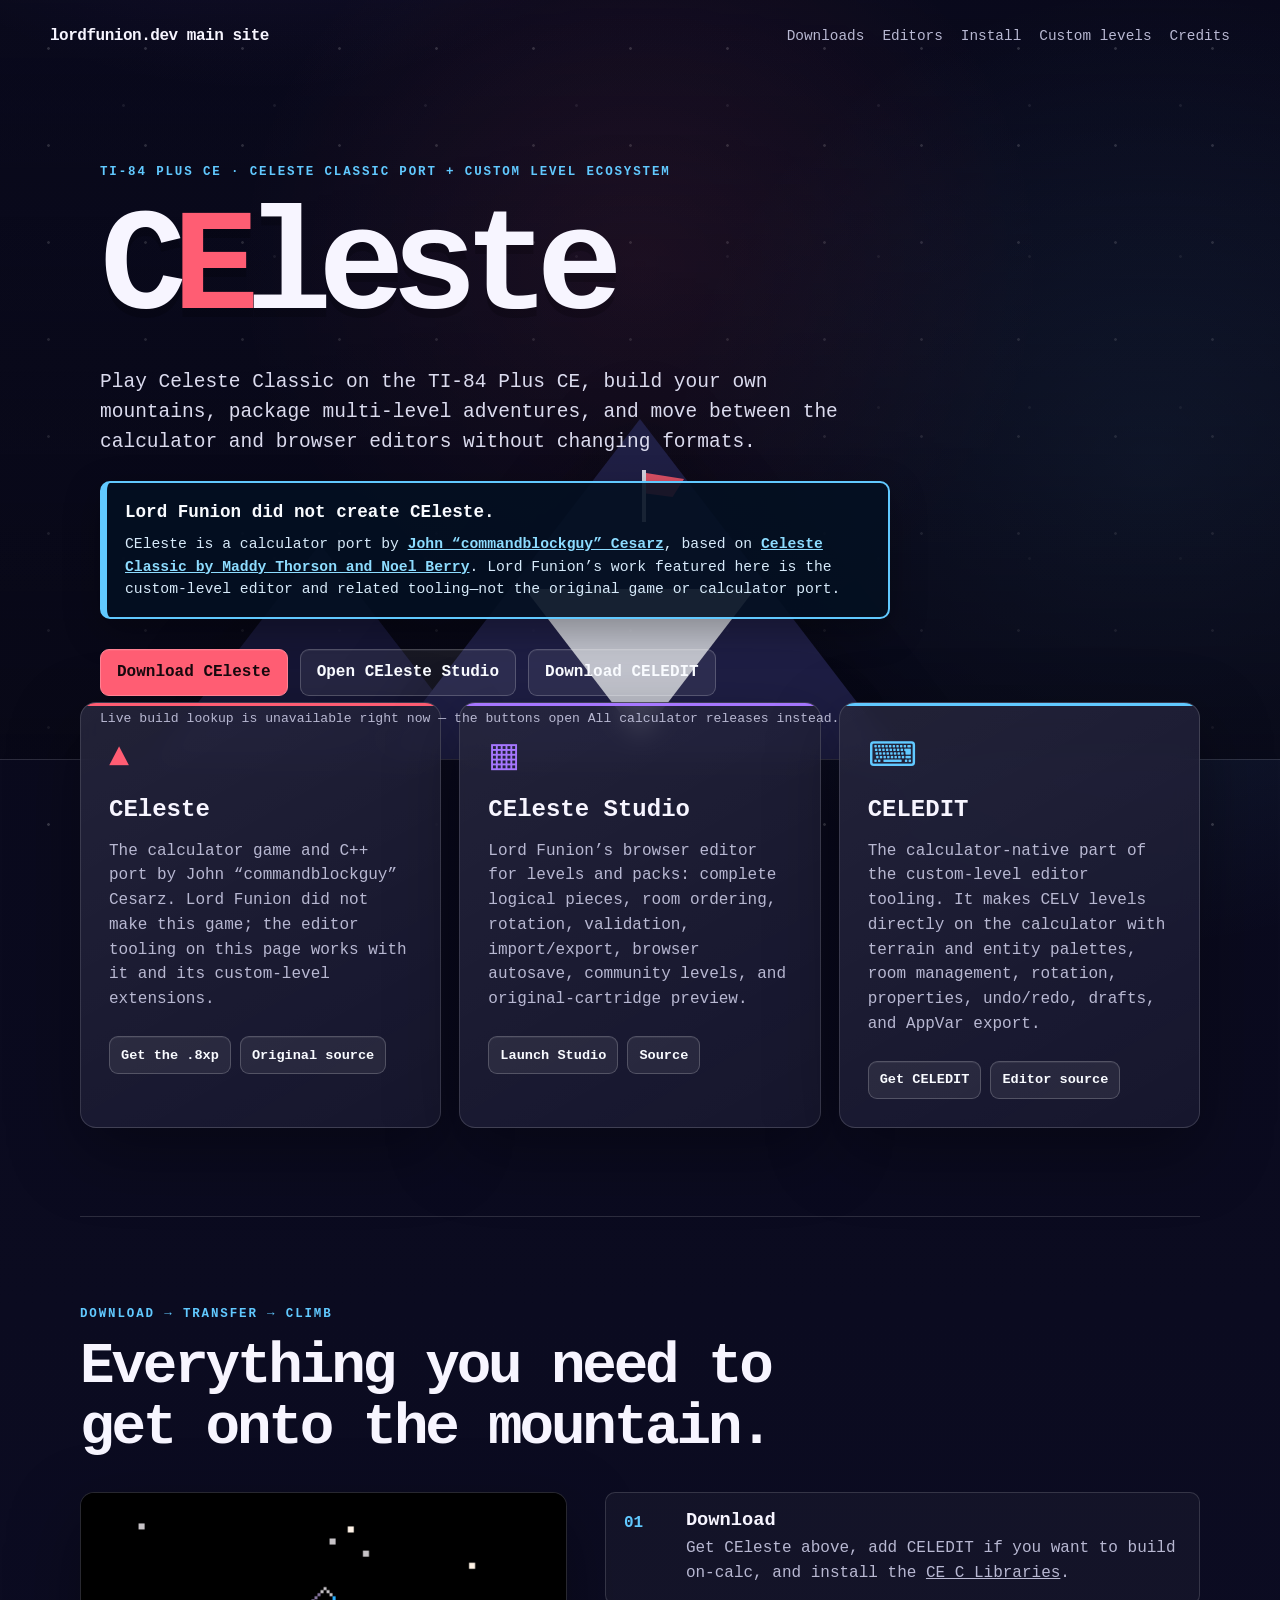
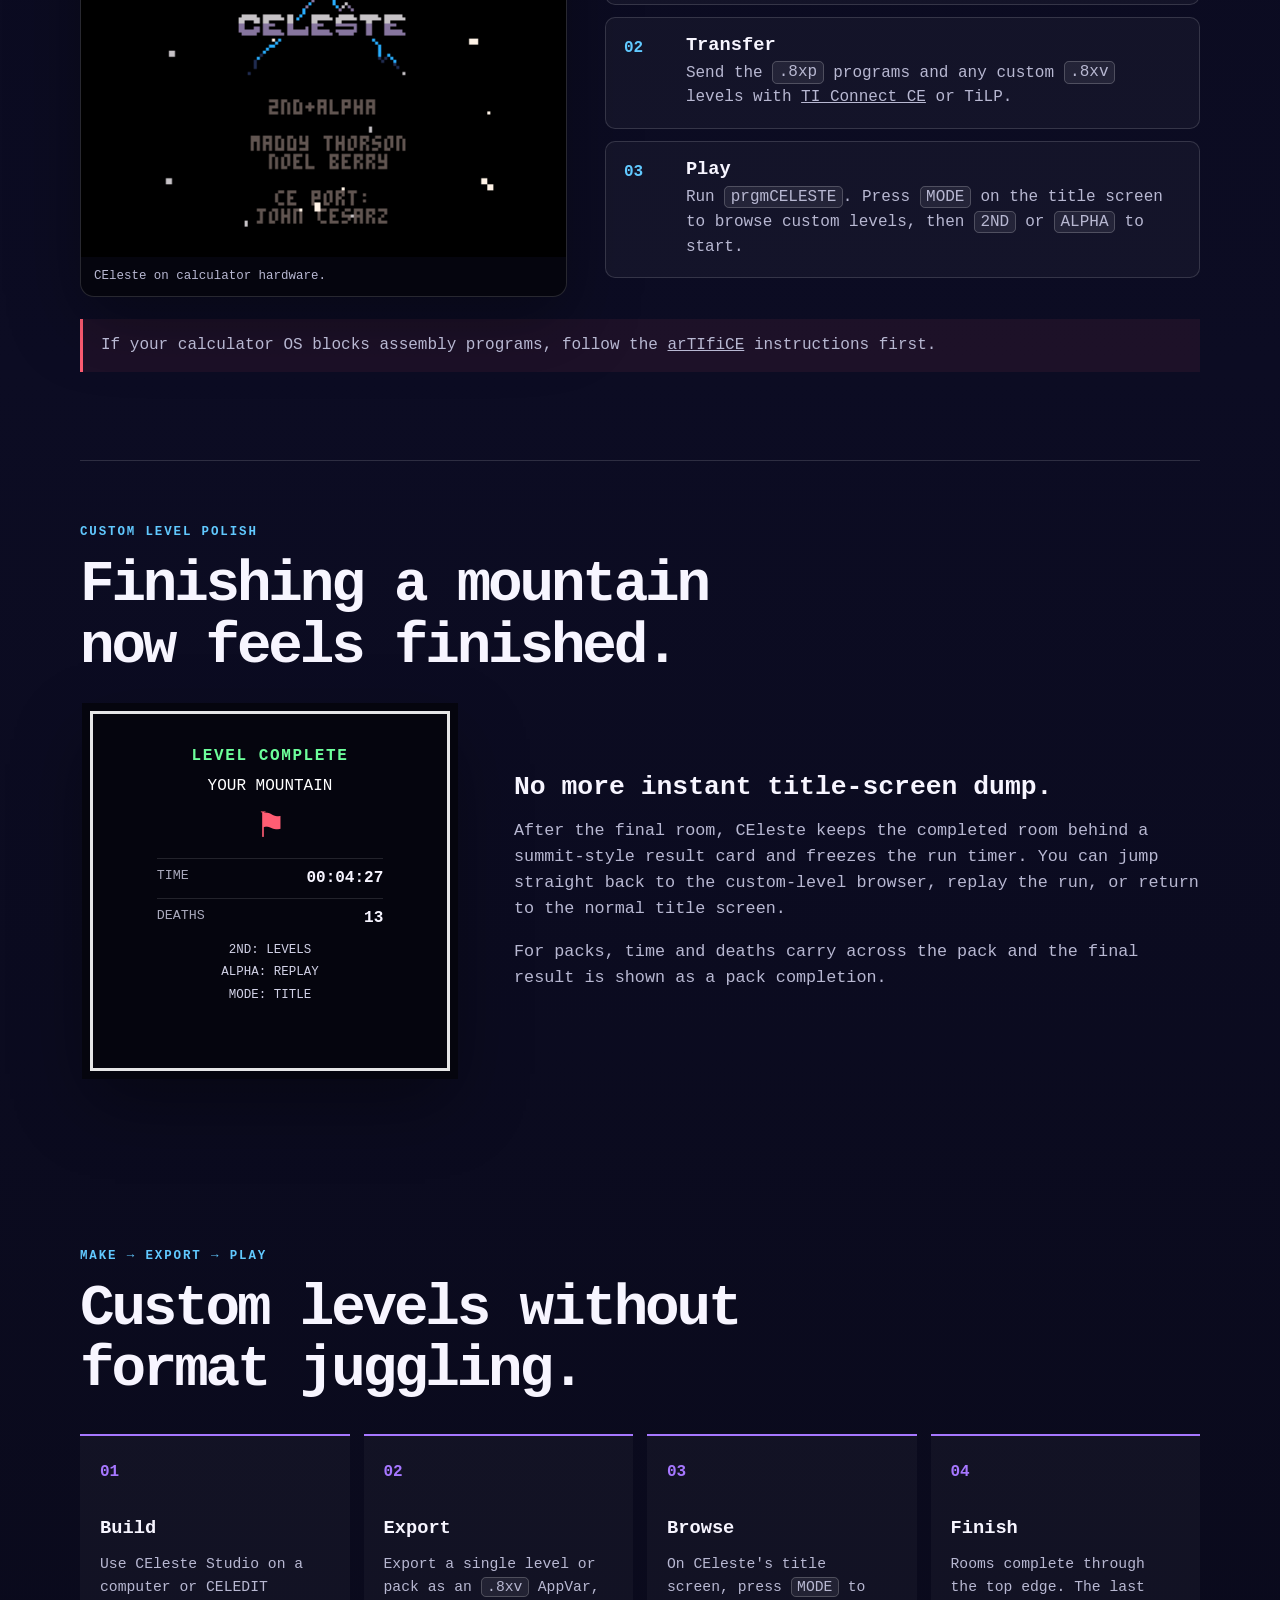
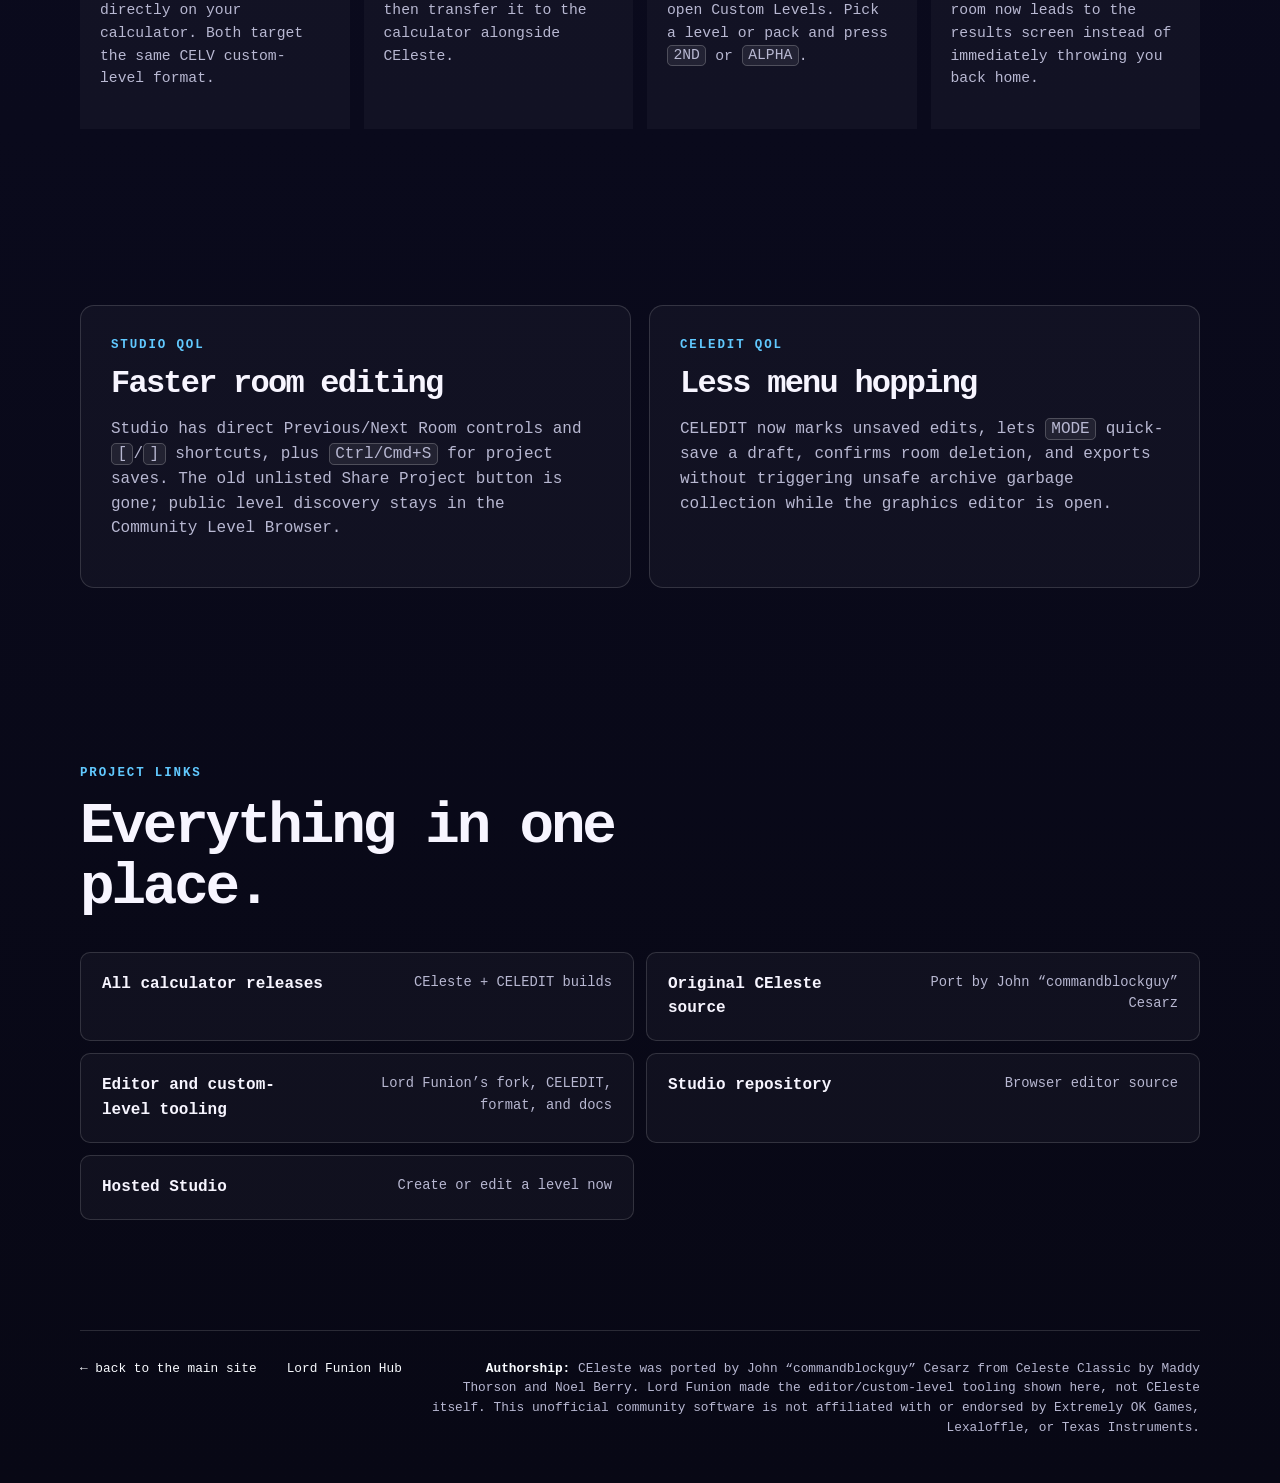
==== commit 1af76a58: "Add Lord Funion creative hub" ====
--- a/celeste/index.html
+++ b/celeste/index.html
@@ -1,4 +1,4 @@
-<!doctype html>
+<!DOCTYPE html>
 <html lang="en">
 <head>
   <meta charset="utf-8">
@@ -11,7 +11,7 @@
   <div class="snow" aria-hidden="true"></div>
   <header class="hero">
     <nav class="nav">
-      <a class="brand" href="/">lordfunion.dev</a>
+      <a class="brand" href="/main">lordfunion.dev main site</a>
       <div class="nav-links">
         <a href="#downloads">Downloads</a>
         <a href="#editors">Editors</a>
@@ -101,7 +101,7 @@
         <p class="eyebrow">CUSTOM LEVEL POLISH</p>
         <h2>Finishing a mountain now feels finished.</h2>
       </div>
-      <div class="completion-demo" aria-label="Example of the custom level completion flow">
+      <div class="completion-demo" role="group" aria-label="Example of the custom level completion flow">
         <div class="result-panel">
           <strong>LEVEL COMPLETE</strong>
           <span class="result-title">YOUR MOUNTAIN</span>
@@ -162,7 +162,8 @@
   </main>
 
   <footer>
-    <a href="/">← back to lordfunion.dev</a>
+    <a href="/main">← back to the main site</a>
+    <a href="/">Lord Funion Hub</a>
     <p><strong>Authorship:</strong> CEleste was ported by John “commandblockguy” Cesarz from Celeste Classic by Maddy Thorson and Noel Berry. Lord Funion made the editor/custom-level tooling shown here, not CEleste itself. This unofficial community software is not affiliated with or endorsed by Extremely OK Games, Lexaloffle, or Texas Instruments.</p>
   </footer>
 
